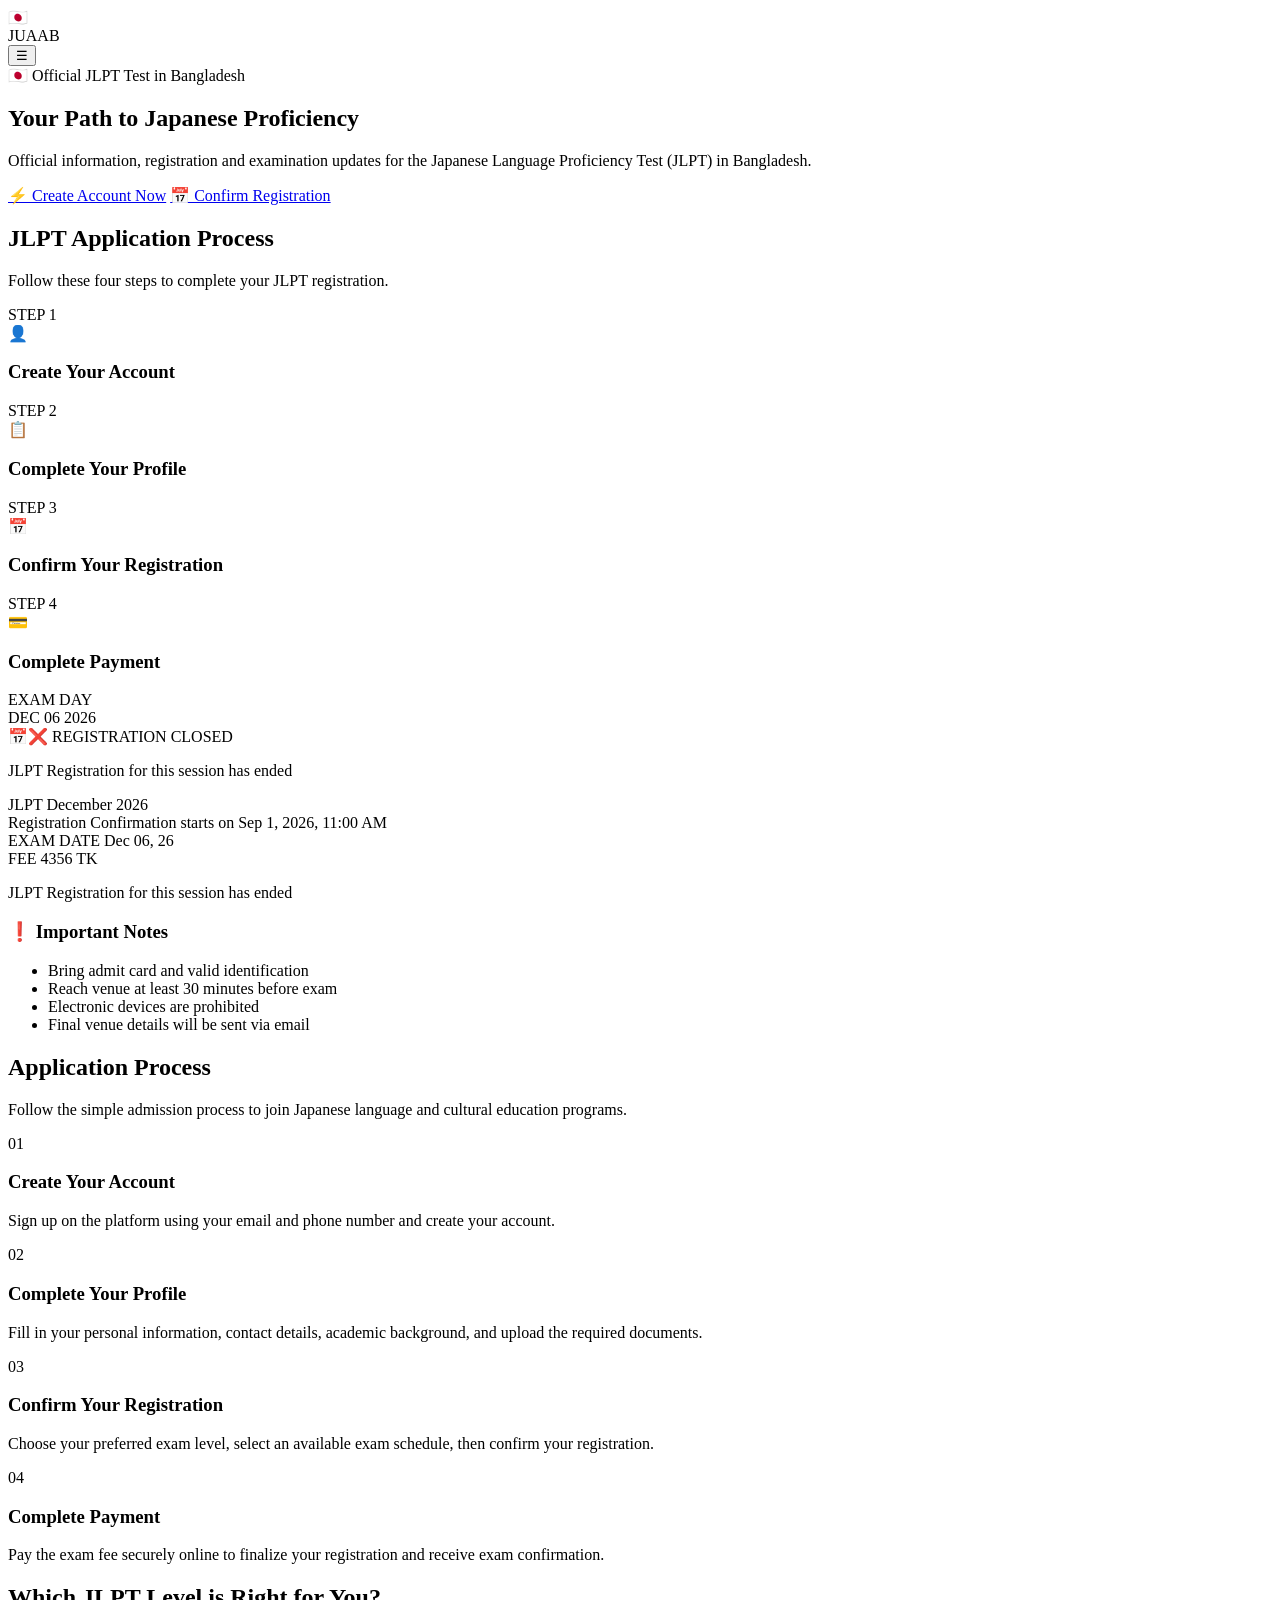
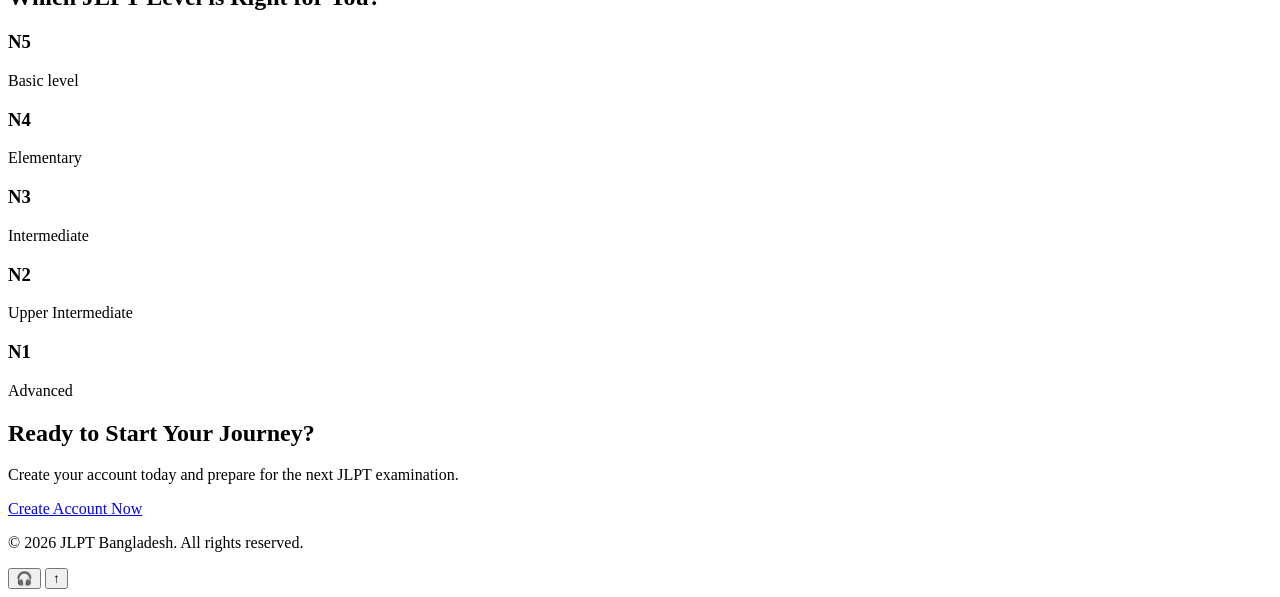
==== index.html @ f56fc042 "Create index.html" ====
<!DOCTYPE html>
<html lang="en">
<head>
    <meta charset="UTF-8">
    <meta name="viewport" content="width=device-width, initial-scale=1.0">
    <title>JLPT Bangladesh - Japanese Language Proficiency Test</title>
    <link rel="stylesheet" href="style.css">
    <link href="https://fonts.googleapis.com/css2?family=Inter:wght@400;500;600;700;800&display=swap" rel="stylesheet">
</head>
<body>
    <!-- Header -->
    <header class="header">
        <div class="container">
            <div class="logo">
                <div class="logo-icon">🇯🇵</div>
                <span>JUAAB</span>
            </div>
            <div class="header-right">
                <button class="menu-btn" id="menuBtn">☰</button>
            </div>
        </div>
    </header>

    <!-- Hero -->
    <section class="hero">
        <div class="container">
            <div class="badge">🇯🇵 Official JLPT Test in Bangladesh</div>
            <h1>Your Path to <span>Japanese</span> Proficiency</h1>
            <p class="hero-desc">
                Official information, registration and examination updates for the Japanese Language Proficiency Test (JLPT) in Bangladesh.
            </p>
            <div class="hero-buttons">
                <a href="#" class="btn btn-light">⚡ Create Account Now</a>
                <a href="#" class="btn btn-primary">📅 Confirm Registration</a>
            </div>
        </div>
    </section>

    <!-- Application Process -->
    <section class="process">
        <div class="container">
            <h2>JLPT Application Process</h2>
            <p class="section-desc">Follow these four steps to complete your JLPT registration.</p>
            
            <div class="steps-grid">
                <div class="step-card">
                    <span class="step-num">STEP 1</span>
                    <div class="step-icon">👤</div>
                    <h3>Create Your Account</h3>
                </div>
                <div class="step-card">
                    <span class="step-num">STEP 2</span>
                    <div class="step-icon">📋</div>
                    <h3>Complete Your Profile</h3>
                </div>
                <div class="step-card">
                    <span class="step-num">STEP 3</span>
                    <div class="step-icon">📅</div>
                    <h3>Confirm Your Registration</h3>
                </div>
                <div class="step-card">
                    <span class="step-num">STEP 4</span>
                    <div class="step-icon">💳</div>
                    <h3>Complete Payment</h3>
                </div>
            </div>
        </div>
    </section>

    <!-- Exam Day Card -->
    <section class="exam-section">
        <div class="container">
            <div class="exam-card">
                <div class="exam-day-label">EXAM DAY</div>
                <div class="exam-date">
                    <span class="month">DEC</span>
                    <span class="day">06</span>
                    <span class="year">2026</span>
                </div>
                
                <div class="status-box closed">
                    <span class="status-icon">📅❌</span>
                    <span class="status-text">REGISTRATION CLOSED</span>
                    <p>JLPT Registration for this session has ended</p>
                </div>
            </div>
        </div>
    </section>

    <!-- Exam Details -->
    <section class="details">
        <div class="container">
            <div class="details-card">
                <div class="details-header">JLPT December 2026</div>
                <div class="details-body">
                    <div class="info-row">
                        <span class="label">Registration Confirmation starts on</span>
                        <span class="value green">Sep 1, 2026, 11:00 AM</span>
                    </div>
                    <div class="info-row">
                        <span class="label">EXAM DATE</span>
                        <span class="value">Dec 06, 26</span>
                    </div>
                    <div class="info-row">
                        <span class="label">FEE</span>
                        <span class="value">4356 TK</span>
                    </div>
                    
                    <div class="status-box closed small">
                        <p>JLPT Registration for this session has ended</p>
                    </div>
                </div>
            </div>

            <!-- Important Notes -->
            <div class="notes-card">
                <h3>❗ Important Notes</h3>
                <ul>
                    <li>Bring admit card and valid identification</li>
                    <li>Reach venue at least 30 minutes before exam</li>
                    <li>Electronic devices are prohibited</li>
                    <li>Final venue details will be sent via email</li>
                </ul>
            </div>
        </div>
    </section>

    <!-- Application Steps Detailed -->
    <section class="app-process">
        <div class="container">
            <h2>Application Process</h2>
            <p class="section-desc">Follow the simple admission process to join Japanese language and cultural education programs.</p>

            <div class="process-list">
                <div class="process-item">
                    <div class="num">01</div>
                    <div class="content">
                        <h3>Create Your Account</h3>
                        <p>Sign up on the platform using your email and phone number and create your account.</p>
                    </div>
                </div>
                <div class="process-item">
                    <div class="num">02</div>
                    <div class="content">
                        <h3>Complete Your Profile</h3>
                        <p>Fill in your personal information, contact details, academic background, and upload the required documents.</p>
                    </div>
                </div>
                <div class="process-item">
                    <div class="num">03</div>
                    <div class="content">
                        <h3>Confirm Your Registration</h3>
                        <p>Choose your preferred exam level, select an available exam schedule, then confirm your registration.</p>
                    </div>
                </div>
                <div class="process-item">
                    <div class="num">04</div>
                    <div class="content">
                        <h3>Complete Payment</h3>
                        <p>Pay the exam fee securely online to finalize your registration and receive exam confirmation.</p>
                    </div>
                </div>
            </div>
        </div>
    </section>

    <!-- Levels -->
    <section class="levels">
        <div class="container">
            <h2>Which JLPT Level is Right for You?</h2>
            <div class="levels-grid">
                <div class="level-card">
                    <h3>N5</h3>
                    <p>Basic level</p>
                </div>
                <div class="level-card">
                    <h3>N4</h3>
                    <p>Elementary</p>
                </div>
                <div class="level-card">
                    <h3>N3</h3>
                    <p>Intermediate</p>
                </div>
                <div class="level-card">
                    <h3>N2</h3>
                    <p>Upper Intermediate</p>
                </div>
                <div class="level-card">
                    <h3>N1</h3>
                    <p>Advanced</p>
                </div>
            </div>
        </div>
    </section>

    <!-- CTA -->
    <section class="cta">
        <div class="container">
            <h2>Ready to Start Your Journey?</h2>
            <p>Create your account today and prepare for the next JLPT examination.</p>
            <a href="#" class="btn btn-primary">Create Account Now</a>
        </div>
    </section>

    <!-- Footer -->
    <footer class="footer">
        <div class="container">
            <p>© 2026 JLPT Bangladesh. All rights reserved.</p>
        </div>
    </footer>

    <!-- Floating Buttons -->
    <div class="float-btns">
        <button class="float-btn chat">🎧</button>
        <button class="float-btn top" id="scrollTop">↑</button>
    </div>

    <script src="script.js"></script>
</body>
</html>
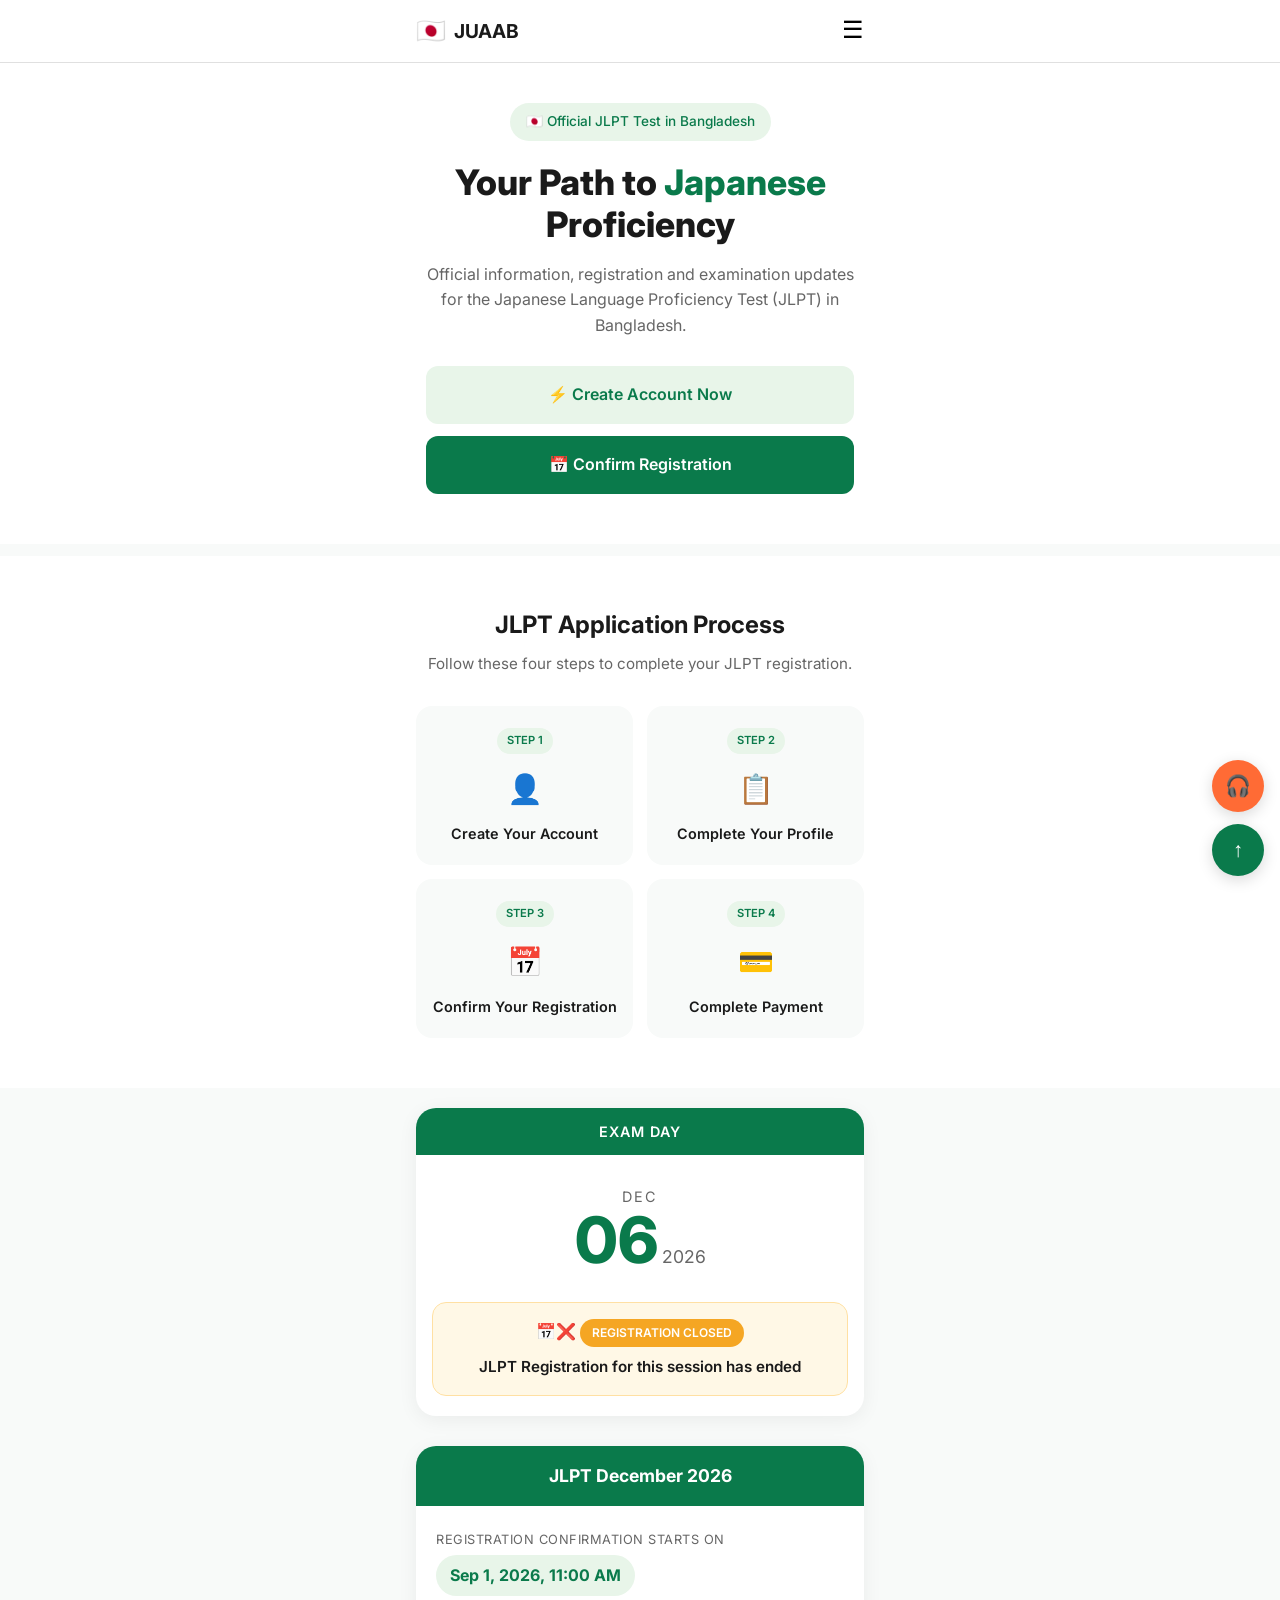
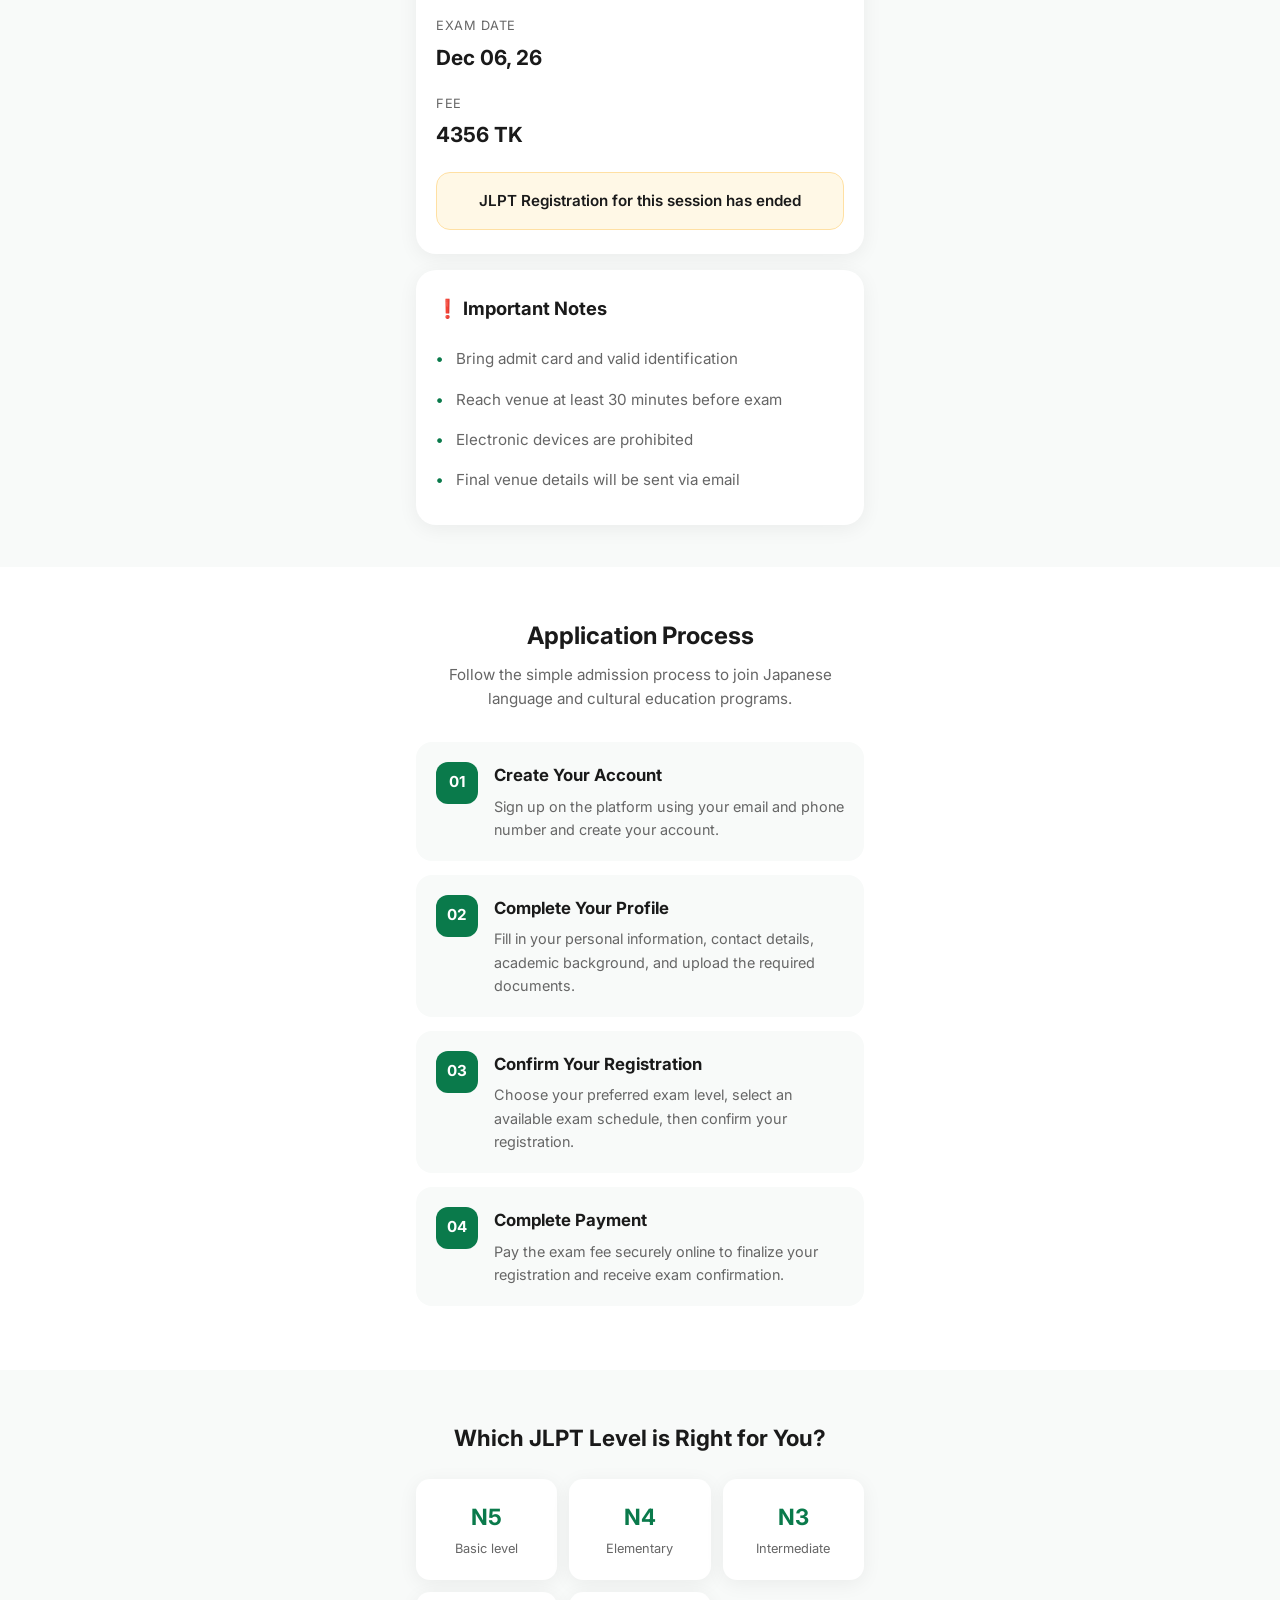
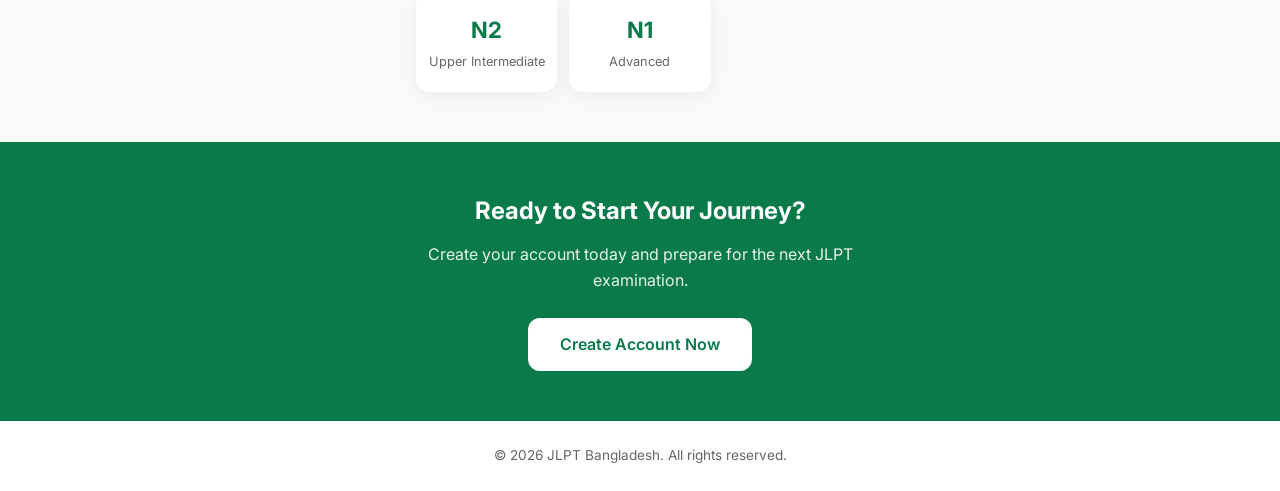
==== commit 9d3b2625: "Update index.html" ====
--- a/index.html
+++ b/index.html
@@ -30,7 +30,7 @@
                 Official information, registration and examination updates for the Japanese Language Proficiency Test (JLPT) in Bangladesh.
             </p>
             <div class="hero-buttons">
-                <a href="#" class="btn btn-light">⚡ Create Account Now</a>
+                <a href="create-account.html" class="btn btn-light">⚡ Create Account Now</a>
                 <a href="#" class="btn btn-primary">📅 Confirm Registration</a>
             </div>
         </div>
@@ -198,7 +198,7 @@
         <div class="container">
             <h2>Ready to Start Your Journey?</h2>
             <p>Create your account today and prepare for the next JLPT examination.</p>
-            <a href="#" class="btn btn-primary">Create Account Now</a>
+            <a href="create-account.html" class="btn btn-primary">Create Account Now</a>
         </div>
     </section>
 
--- a/style.css
+++ b/style.css
@@ -0,0 +1,503 @@
+* {
+    margin: 0;
+    padding: 0;
+    box-sizing: border-box;
+}
+
+:root {
+    --green: #0a7a4b;
+    --green-dark: #065f3a;
+    --green-light: #e8f5e9;
+    --text: #1a1a1a;
+    --text-muted: #666;
+    --bg: #f8faf9;
+    --white: #ffffff;
+    --border: #e0e0e0;
+    --shadow: 0 4px 20px rgba(0,0,0,0.06);
+}
+
+body {
+    font-family: 'Inter', sans-serif;
+    background: var(--bg);
+    color: var(--text);
+    line-height: 1.6;
+}
+
+.container {
+    max-width: 480px;
+    margin: 0 auto;
+    padding: 0 16px;
+}
+
+/* Header */
+.header {
+    background: var(--white);
+    position: sticky;
+    top: 0;
+    z-index: 100;
+    border-bottom: 1px solid var(--border);
+    padding: 12px 0;
+}
+
+.header .container {
+    display: flex;
+    justify-content: space-between;
+    align-items: center;
+}
+
+.logo {
+    display: flex;
+    align-items: center;
+    gap: 8px;
+    font-weight: 700;
+    font-size: 1.2rem;
+}
+
+.logo-icon {
+    font-size: 1.5rem;
+}
+
+.menu-btn {
+    background: none;
+    border: none;
+    font-size: 1.5rem;
+    cursor: pointer;
+}
+
+/* Hero */
+.hero {
+    background: var(--white);
+    padding: 40px 0 50px;
+    text-align: center;
+}
+
+.badge {
+    display: inline-block;
+    background: var(--green-light);
+    color: var(--green);
+    padding: 8px 16px;
+    border-radius: 50px;
+    font-size: 0.85rem;
+    font-weight: 500;
+    margin-bottom: 20px;
+}
+
+.hero h1 {
+    font-size: 2.2rem;
+    font-weight: 800;
+    line-height: 1.2;
+    margin-bottom: 16px;
+}
+
+.hero h1 span {
+    color: var(--green);
+}
+
+.hero-desc {
+    color: var(--text-muted);
+    font-size: 1rem;
+    margin-bottom: 28px;
+    padding: 0 10px;
+}
+
+.hero-buttons {
+    display: flex;
+    flex-direction: column;
+    gap: 12px;
+    padding: 0 10px;
+}
+
+.btn {
+    display: block;
+    padding: 16px;
+    border-radius: 12px;
+    text-decoration: none;
+    font-weight: 600;
+    font-size: 1rem;
+    text-align: center;
+    transition: 0.3s;
+}
+
+.btn-light {
+    background: var(--green-light);
+    color: var(--green);
+}
+
+.btn-primary {
+    background: var(--green);
+    color: white;
+}
+
+.btn-primary:hover {
+    background: var(--green-dark);
+}
+
+/* Process */
+.process {
+    padding: 50px 0;
+    background: var(--white);
+    margin-top: 12px;
+}
+
+.process h2 {
+    text-align: center;
+    font-size: 1.5rem;
+    margin-bottom: 8px;
+}
+
+.section-desc {
+    text-align: center;
+    color: var(--text-muted);
+    margin-bottom: 30px;
+    font-size: 0.95rem;
+}
+
+.steps-grid {
+    display: grid;
+    grid-template-columns: 1fr 1fr;
+    gap: 14px;
+}
+
+.step-card {
+    background: var(--bg);
+    border-radius: 16px;
+    padding: 20px 14px;
+    text-align: center;
+}
+
+.step-num {
+    display: inline-block;
+    background: var(--green-light);
+    color: var(--green);
+    font-size: 0.7rem;
+    font-weight: 600;
+    padding: 4px 10px;
+    border-radius: 20px;
+    margin-bottom: 12px;
+}
+
+.step-icon {
+    font-size: 1.8rem;
+    margin-bottom: 10px;
+}
+
+.step-card h3 {
+    font-size: 0.9rem;
+    font-weight: 600;
+}
+
+/* Exam Section */
+.exam-section {
+    padding: 20px 0;
+}
+
+.exam-card {
+    background: var(--white);
+    border-radius: 20px;
+    overflow: hidden;
+    box-shadow: var(--shadow);
+}
+
+.exam-day-label {
+    background: var(--green);
+    color: white;
+    text-align: center;
+    padding: 12px;
+    font-weight: 600;
+    font-size: 0.9rem;
+    letter-spacing: 1px;
+}
+
+.exam-date {
+    text-align: center;
+    padding: 30px 20px;
+}
+
+.exam-date .month {
+    display: block;
+    font-size: 0.9rem;
+    color: var(--text-muted);
+    letter-spacing: 2px;
+}
+
+.exam-date .day {
+    font-size: 4rem;
+    font-weight: 800;
+    color: var(--green);
+    line-height: 1;
+}
+
+.exam-date .year {
+    font-size: 1.1rem;
+    color: var(--text-muted);
+}
+
+.status-box {
+    margin: 0 16px 20px;
+    padding: 16px;
+    border-radius: 14px;
+    text-align: center;
+}
+
+.status-box.closed {
+    background: #fff8e6;
+    border: 1px solid #ffe0a3;
+}
+
+.status-text {
+    display: inline-block;
+    background: #f5a623;
+    color: white;
+    font-size: 0.75rem;
+    font-weight: 600;
+    padding: 4px 12px;
+    border-radius: 20px;
+    margin-bottom: 8px;
+}
+
+.status-box p {
+    font-size: 0.95rem;
+    font-weight: 600;
+    color: var(--text);
+}
+
+/* Details */
+.details {
+    padding: 10px 0 30px;
+}
+
+.details-card {
+    background: var(--white);
+    border-radius: 20px;
+    overflow: hidden;
+    box-shadow: var(--shadow);
+    margin-bottom: 16px;
+}
+
+.details-header {
+    background: var(--green);
+    color: white;
+    text-align: center;
+    padding: 16px;
+    font-weight: 700;
+    font-size: 1.1rem;
+}
+
+.details-body {
+    padding: 24px 20px;
+}
+
+.info-row {
+    margin-bottom: 20px;
+}
+
+.info-row .label {
+    display: block;
+    font-size: 0.8rem;
+    color: var(--text-muted);
+    margin-bottom: 4px;
+    text-transform: uppercase;
+    letter-spacing: 0.5px;
+}
+
+.info-row .value {
+    font-size: 1.3rem;
+    font-weight: 700;
+}
+
+.info-row .value.green {
+    color: var(--green);
+    font-size: 1rem;
+    background: var(--green-light);
+    padding: 8px 14px;
+    border-radius: 30px;
+    display: inline-block;
+}
+
+.status-box.small {
+    margin: 10px 0 0;
+}
+
+/* Notes */
+.notes-card {
+    background: var(--white);
+    border-radius: 20px;
+    padding: 24px 20px;
+    box-shadow: var(--shadow);
+}
+
+.notes-card h3 {
+    margin-bottom: 16px;
+    font-size: 1.15rem;
+}
+
+.notes-card ul {
+    list-style: none;
+}
+
+.notes-card li {
+    padding: 8px 0;
+    padding-left: 20px;
+    position: relative;
+    color: var(--text-muted);
+    font-size: 0.95rem;
+}
+
+.notes-card li::before {
+    content: "•";
+    position: absolute;
+    left: 0;
+    color: var(--green);
+    font-weight: bold;
+}
+
+/* App Process */
+.app-process {
+    padding: 50px 0;
+    background: var(--white);
+    margin-top: 12px;
+}
+
+.app-process h2 {
+    text-align: center;
+    font-size: 1.5rem;
+    margin-bottom: 8px;
+}
+
+.process-list {
+    margin-top: 30px;
+}
+
+.process-item {
+    display: flex;
+    gap: 16px;
+    background: var(--bg);
+    border-radius: 16px;
+    padding: 20px;
+    margin-bottom: 14px;
+}
+
+.process-item .num {
+    background: var(--green);
+    color: white;
+    width: 42px;
+    height: 42px;
+    border-radius: 12px;
+    display: flex;
+    align-items: center;
+    justify-content: center;
+    font-weight: 700;
+    font-size: 0.95rem;
+    flex-shrink: 0;
+}
+
+.process-item h3 {
+    font-size: 1.05rem;
+    margin-bottom: 6px;
+}
+
+.process-item p {
+    color: var(--text-muted);
+    font-size: 0.9rem;
+}
+
+/* Levels */
+.levels {
+    padding: 50px 0;
+}
+
+.levels h2 {
+    text-align: center;
+    font-size: 1.4rem;
+    margin-bottom: 24px;
+}
+
+.levels-grid {
+    display: grid;
+    grid-template-columns: repeat(3, 1fr);
+    gap: 12px;
+}
+
+.level-card {
+    background: var(--white);
+    border-radius: 14px;
+    padding: 20px 10px;
+    text-align: center;
+    box-shadow: var(--shadow);
+}
+
+.level-card h3 {
+    color: var(--green);
+    font-size: 1.4rem;
+    margin-bottom: 4px;
+}
+
+.level-card p {
+    font-size: 0.8rem;
+    color: var(--text-muted);
+}
+
+/* CTA */
+.cta {
+    background: var(--green);
+    color: white;
+    padding: 50px 0;
+    text-align: center;
+}
+
+.cta h2 {
+    font-size: 1.5rem;
+    margin-bottom: 12px;
+}
+
+.cta p {
+    opacity: 0.9;
+    margin-bottom: 24px;
+}
+
+.cta .btn-primary {
+    background: white;
+    color: var(--green);
+    display: inline-block;
+    padding: 14px 32px;
+}
+
+/* Footer */
+.footer {
+    background: var(--white);
+    padding: 24px 0;
+    text-align: center;
+    font-size: 0.85rem;
+    color: var(--text-muted);
+}
+
+/* Floating Buttons */
+.float-btns {
+    position: fixed;
+    bottom: 24px;
+    right: 16px;
+    display: flex;
+    flex-direction: column;
+    gap: 12px;
+    z-index: 99;
+}
+
+.float-btn {
+    width: 52px;
+    height: 52px;
+    border-radius: 50%;
+    border: none;
+    font-size: 1.3rem;
+    cursor: pointer;
+    box-shadow: 0 4px 15px rgba(0,0,0,0.15);
+}
+
+.float-btn.chat {
+    background: #ff6b35;
+    color: white;
+}
+
+.float-btn.top {
+    background: var(--green);
+    color: white;
+}
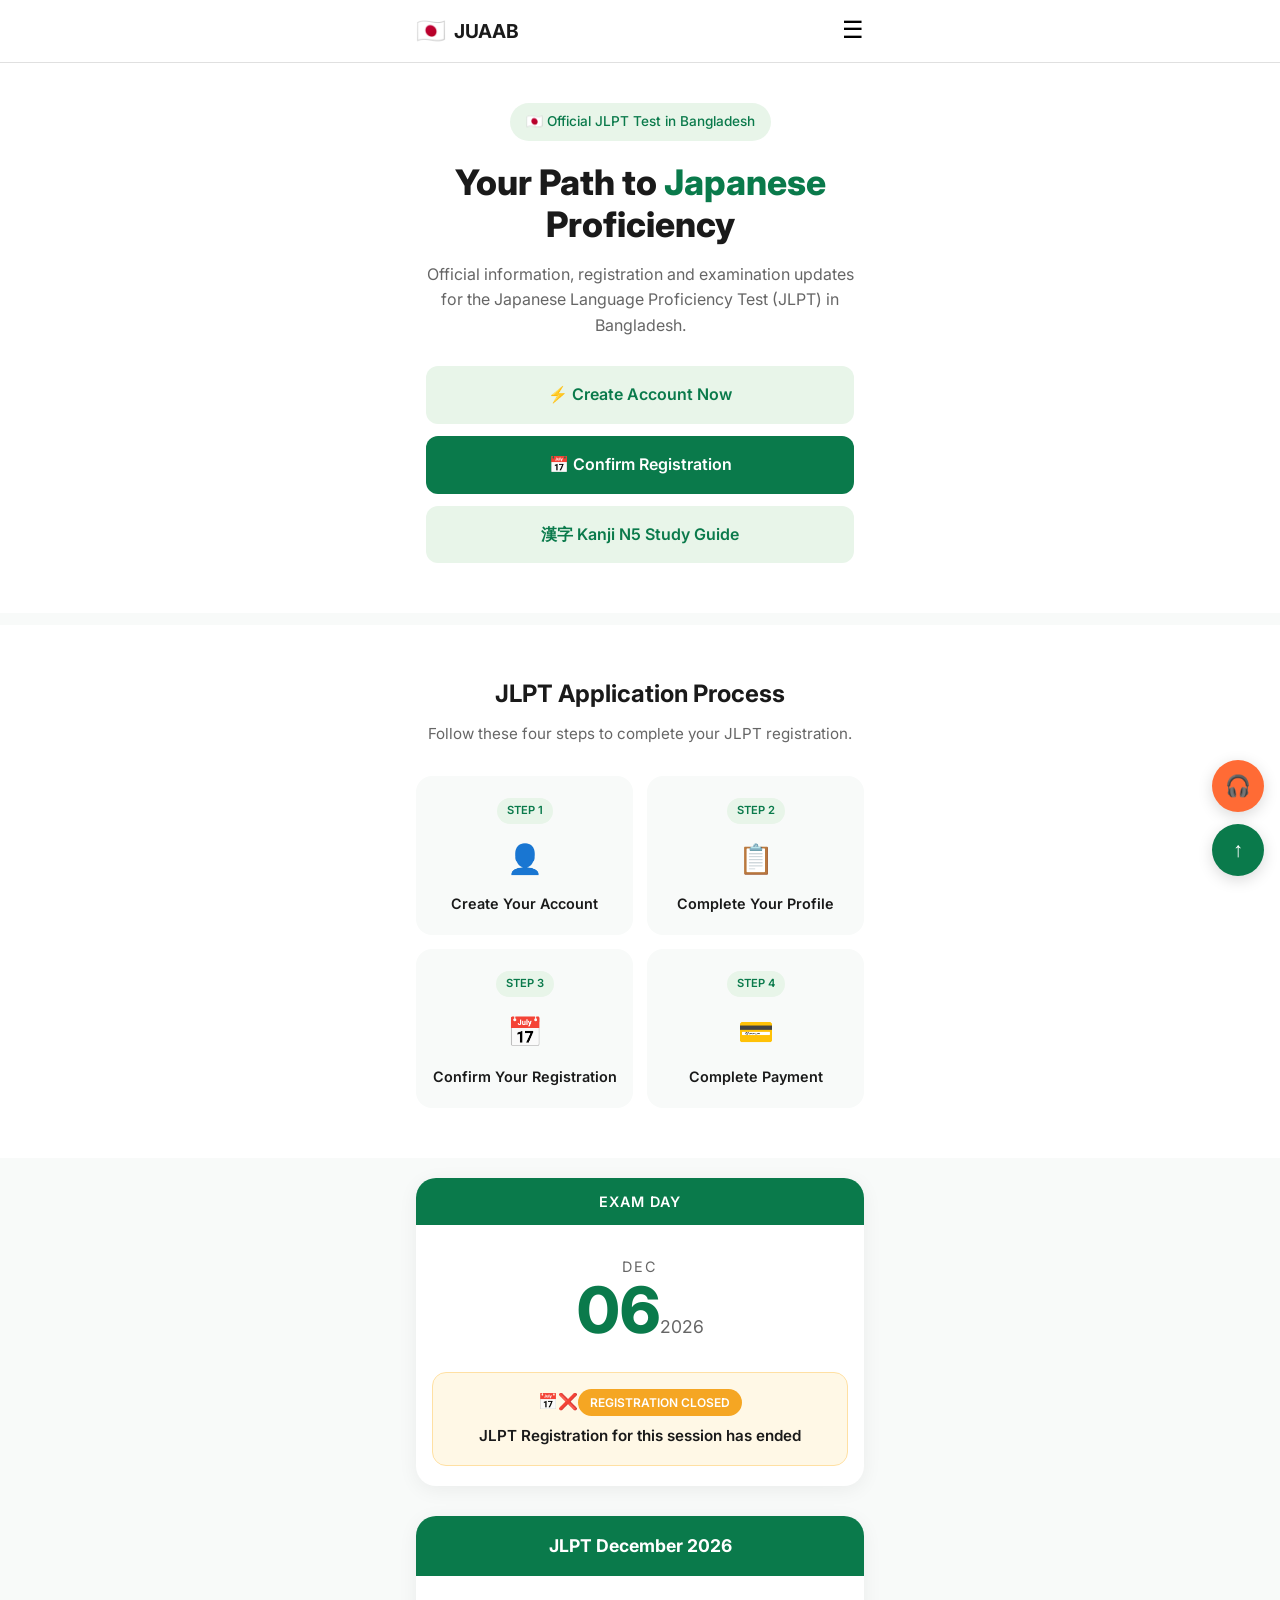
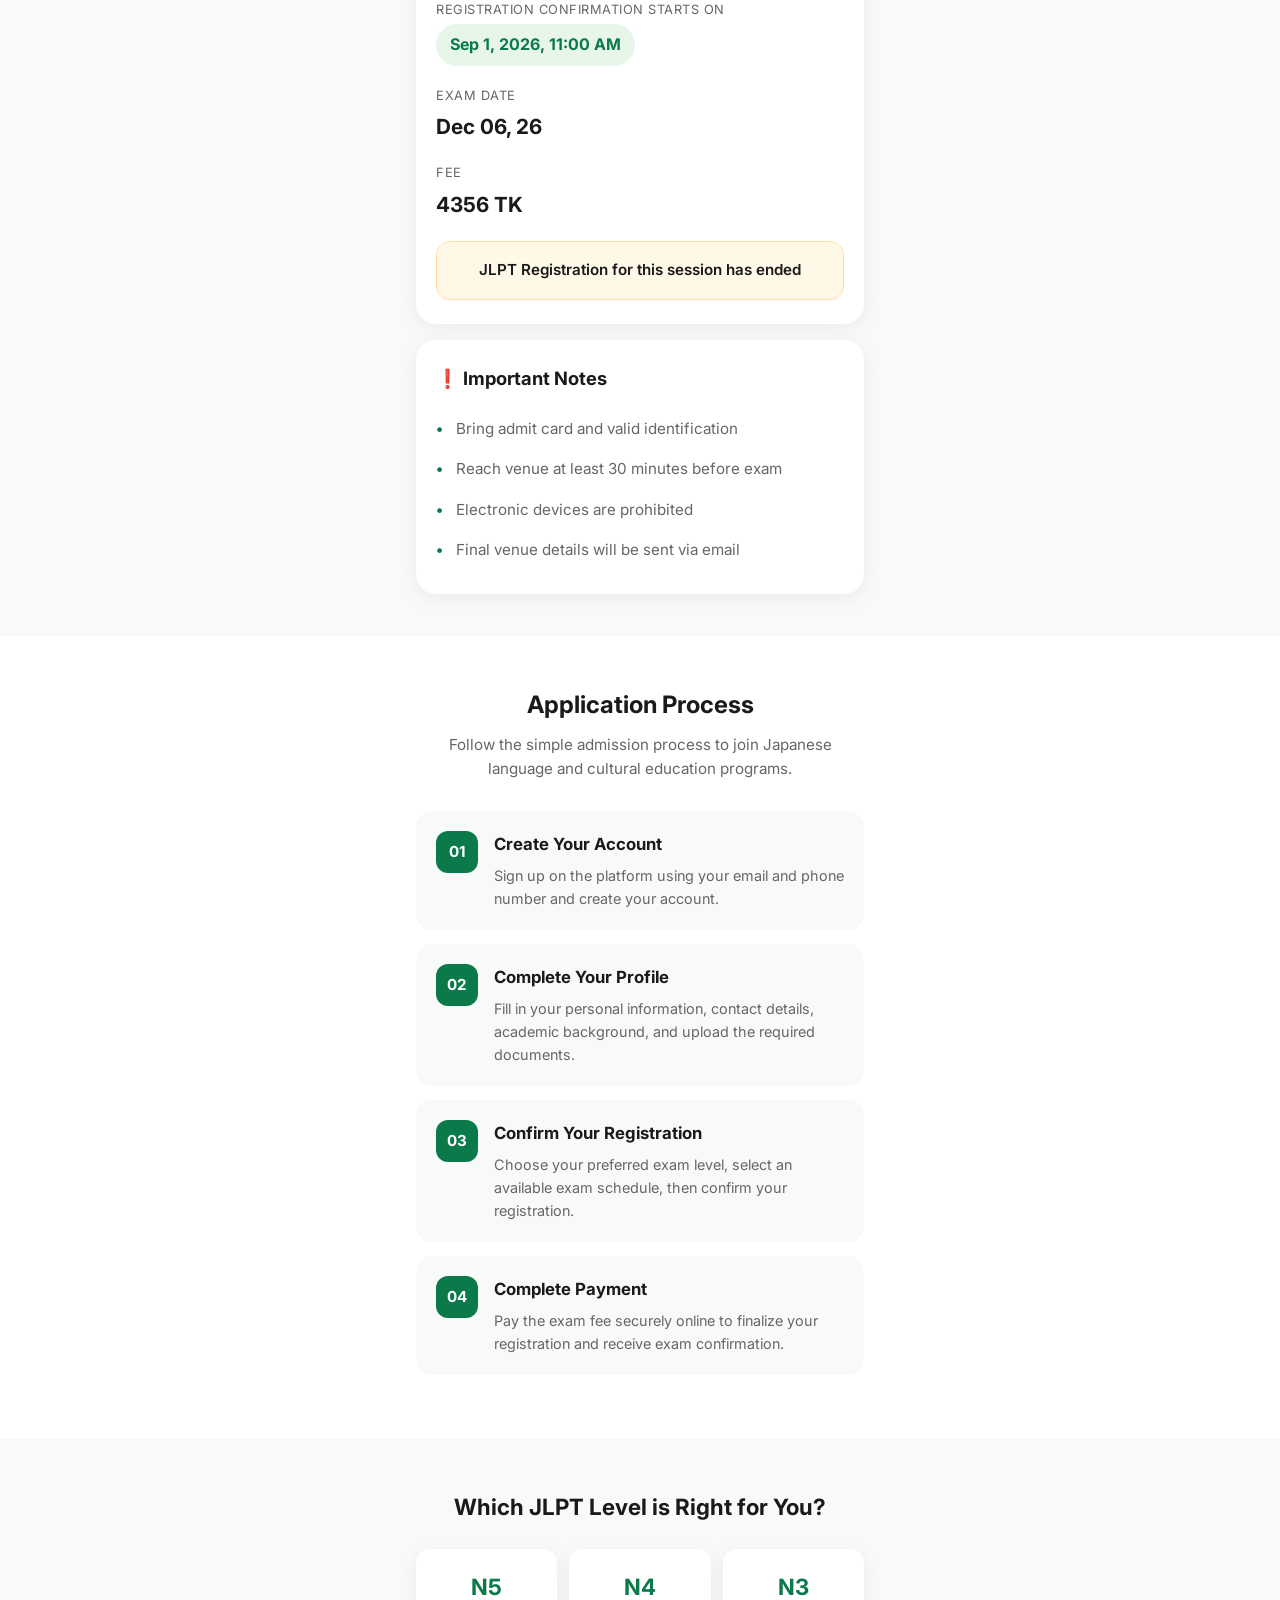
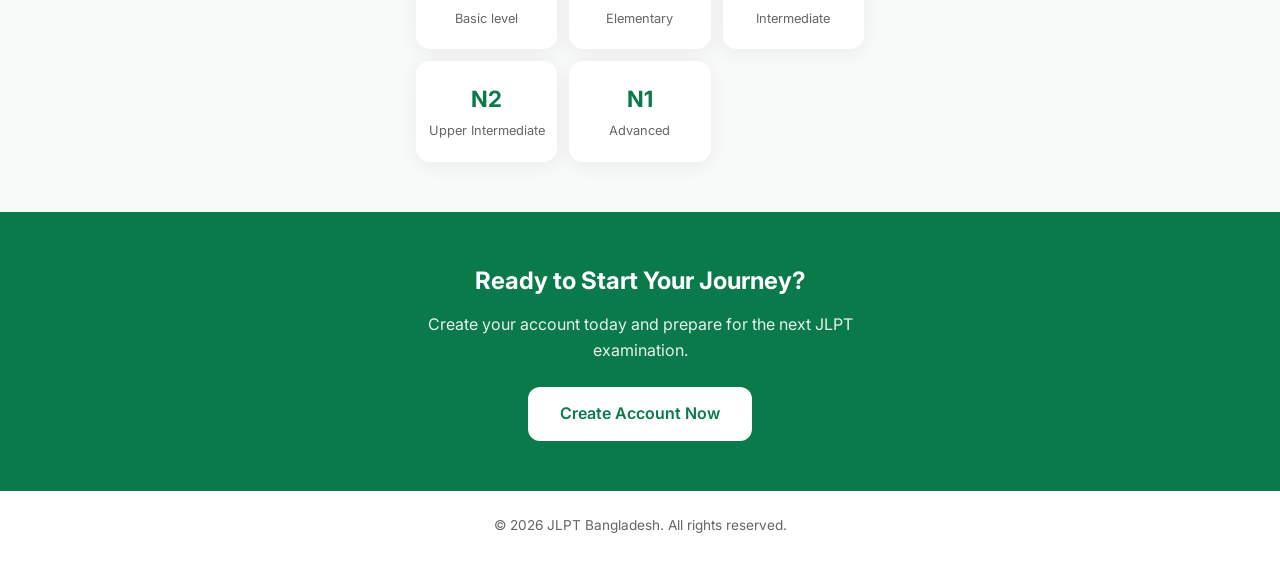
==== commit e2fb02bb: "Add files via upload" ====
--- a/index.html
+++ b/index.html
@@ -32,6 +32,7 @@
             <div class="hero-buttons">
                 <a href="create-account.html" class="btn btn-light">⚡ Create Account Now</a>
                 <a href="#" class="btn btn-primary">📅 Confirm Registration</a>
+                <a href="kanji-n5.html" class="btn btn-light">漢字 Kanji N5 Study Guide</a>
             </div>
         </div>
     </section>
@@ -41,28 +42,11 @@
         <div class="container">
             <h2>JLPT Application Process</h2>
             <p class="section-desc">Follow these four steps to complete your JLPT registration.</p>
-            
             <div class="steps-grid">
-                <div class="step-card">
-                    <span class="step-num">STEP 1</span>
-                    <div class="step-icon">👤</div>
-                    <h3>Create Your Account</h3>
-                </div>
-                <div class="step-card">
-                    <span class="step-num">STEP 2</span>
-                    <div class="step-icon">📋</div>
-                    <h3>Complete Your Profile</h3>
-                </div>
-                <div class="step-card">
-                    <span class="step-num">STEP 3</span>
-                    <div class="step-icon">📅</div>
-                    <h3>Confirm Your Registration</h3>
-                </div>
-                <div class="step-card">
-                    <span class="step-num">STEP 4</span>
-                    <div class="step-icon">💳</div>
-                    <h3>Complete Payment</h3>
-                </div>
+                <div class="step-card"><span class="step-num">STEP 1</span><div class="step-icon">👤</div><h3>Create Your Account</h3></div>
+                <div class="step-card"><span class="step-num">STEP 2</span><div class="step-icon">📋</div><h3>Complete Your Profile</h3></div>
+                <div class="step-card"><span class="step-num">STEP 3</span><div class="step-icon">📅</div><h3>Confirm Your Registration</h3></div>
+                <div class="step-card"><span class="step-num">STEP 4</span><div class="step-icon">💳</div><h3>Complete Payment</h3></div>
             </div>
         </div>
     </section>
@@ -72,17 +56,8 @@
         <div class="container">
             <div class="exam-card">
                 <div class="exam-day-label">EXAM DAY</div>
-                <div class="exam-date">
-                    <span class="month">DEC</span>
-                    <span class="day">06</span>
-                    <span class="year">2026</span>
-                </div>
-                
-                <div class="status-box closed">
-                    <span class="status-icon">📅❌</span>
-                    <span class="status-text">REGISTRATION CLOSED</span>
-                    <p>JLPT Registration for this session has ended</p>
-                </div>
+                <div class="exam-date"><span class="month">DEC</span><span class="day">06</span><span class="year">2026</span></div>
+                <div class="status-box closed"><span class="status-icon">📅❌</span><span class="status-text">REGISTRATION CLOSED</span><p>JLPT Registration for this session has ended</p></div>
             </div>
         </div>
     </section>
@@ -93,35 +68,13 @@
             <div class="details-card">
                 <div class="details-header">JLPT December 2026</div>
                 <div class="details-body">
-                    <div class="info-row">
-                        <span class="label">Registration Confirmation starts on</span>
-                        <span class="value green">Sep 1, 2026, 11:00 AM</span>
-                    </div>
-                    <div class="info-row">
-                        <span class="label">EXAM DATE</span>
-                        <span class="value">Dec 06, 26</span>
-                    </div>
-                    <div class="info-row">
-                        <span class="label">FEE</span>
-                        <span class="value">4356 TK</span>
-                    </div>
-                    
-                    <div class="status-box closed small">
-                        <p>JLPT Registration for this session has ended</p>
-                    </div>
+                    <div class="info-row"><span class="label">Registration Confirmation starts on</span><span class="value green">Sep 1, 2026, 11:00 AM</span></div>
+                    <div class="info-row"><span class="label">EXAM DATE</span><span class="value">Dec 06, 26</span></div>
+                    <div class="info-row"><span class="label">FEE</span><span class="value">4356 TK</span></div>
+                    <div class="status-box closed small"><p>JLPT Registration for this session has ended</p></div>
                 </div>
             </div>
-
-            <!-- Important Notes -->
-            <div class="notes-card">
-                <h3>❗ Important Notes</h3>
-                <ul>
-                    <li>Bring admit card and valid identification</li>
-                    <li>Reach venue at least 30 minutes before exam</li>
-                    <li>Electronic devices are prohibited</li>
-                    <li>Final venue details will be sent via email</li>
-                </ul>
-            </div>
+            <div class="notes-card"><h3>❗ Important Notes</h3><ul><li>Bring admit card and valid identification</li><li>Reach venue at least 30 minutes before exam</li><li>Electronic devices are prohibited</li><li>Final venue details will be sent via email</li></ul></div>
         </div>
     </section>
 
@@ -130,36 +83,11 @@
         <div class="container">
             <h2>Application Process</h2>
             <p class="section-desc">Follow the simple admission process to join Japanese language and cultural education programs.</p>
-
             <div class="process-list">
-                <div class="process-item">
-                    <div class="num">01</div>
-                    <div class="content">
-                        <h3>Create Your Account</h3>
-                        <p>Sign up on the platform using your email and phone number and create your account.</p>
-                    </div>
-                </div>
-                <div class="process-item">
-                    <div class="num">02</div>
-                    <div class="content">
-                        <h3>Complete Your Profile</h3>
-                        <p>Fill in your personal information, contact details, academic background, and upload the required documents.</p>
-                    </div>
-                </div>
-                <div class="process-item">
-                    <div class="num">03</div>
-                    <div class="content">
-                        <h3>Confirm Your Registration</h3>
-                        <p>Choose your preferred exam level, select an available exam schedule, then confirm your registration.</p>
-                    </div>
-                </div>
-                <div class="process-item">
-                    <div class="num">04</div>
-                    <div class="content">
-                        <h3>Complete Payment</h3>
-                        <p>Pay the exam fee securely online to finalize your registration and receive exam confirmation.</p>
-                    </div>
-                </div>
+                <div class="process-item"><div class="num">01</div><div class="content"><h3>Create Your Account</h3><p>Sign up on the platform using your email and phone number and create your account.</p></div></div>
+                <div class="process-item"><div class="num">02</div><div class="content"><h3>Complete Your Profile</h3><p>Fill in your personal information, contact details, academic background, and upload the required documents.</p></div></div>
+                <div class="process-item"><div class="num">03</div><div class="content"><h3>Confirm Your Registration</h3><p>Choose your preferred exam level, select an available exam schedule, then confirm your registration.</p></div></div>
+                <div class="process-item"><div class="num">04</div><div class="content"><h3>Complete Payment</h3><p>Pay the exam fee securely online to finalize your registration and receive exam confirmation.</p></div></div>
             </div>
         </div>
     </section>
@@ -169,52 +97,23 @@
         <div class="container">
             <h2>Which JLPT Level is Right for You?</h2>
             <div class="levels-grid">
-                <div class="level-card">
-                    <h3>N5</h3>
-                    <p>Basic level</p>
-                </div>
-                <div class="level-card">
-                    <h3>N4</h3>
-                    <p>Elementary</p>
-                </div>
-                <div class="level-card">
-                    <h3>N3</h3>
-                    <p>Intermediate</p>
-                </div>
-                <div class="level-card">
-                    <h3>N2</h3>
-                    <p>Upper Intermediate</p>
-                </div>
-                <div class="level-card">
-                    <h3>N1</h3>
-                    <p>Advanced</p>
-                </div>
+                <div class="level-card"><h3>N5</h3><p>Basic level</p></div>
+                <div class="level-card"><h3>N4</h3><p>Elementary</p></div>
+                <div class="level-card"><h3>N3</h3><p>Intermediate</p></div>
+                <div class="level-card"><h3>N2</h3><p>Upper Intermediate</p></div>
+                <div class="level-card"><h3>N1</h3><p>Advanced</p></div>
             </div>
         </div>
     </section>
 
     <!-- CTA -->
     <section class="cta">
-        <div class="container">
-            <h2>Ready to Start Your Journey?</h2>
-            <p>Create your account today and prepare for the next JLPT examination.</p>
-            <a href="create-account.html" class="btn btn-primary">Create Account Now</a>
-        </div>
+        <div class="container"><h2>Ready to Start Your Journey?</h2><p>Create your account today and prepare for the next JLPT examination.</p><a href="create-account.html" class="btn btn-primary">Create Account Now</a></div>
     </section>
 
     <!-- Footer -->
-    <footer class="footer">
-        <div class="container">
-            <p>© 2026 JLPT Bangladesh. All rights reserved.</p>
-        </div>
-    </footer>
-
-    <!-- Floating Buttons -->
-    <div class="float-btns">
-        <button class="float-btn chat">🎧</button>
-        <button class="float-btn top" id="scrollTop">↑</button>
-    </div>
-
+    <footer class="footer"><div class="container"><p>© 2026 JLPT Bangladesh. All rights reserved.</p></div></footer>
+    <div class="float-btns"><button class="float-btn chat">🎧</button><button class="float-btn top" id="scrollTop">↑</button></div>
     <script src="script.js"></script>
 </body>
 </html>
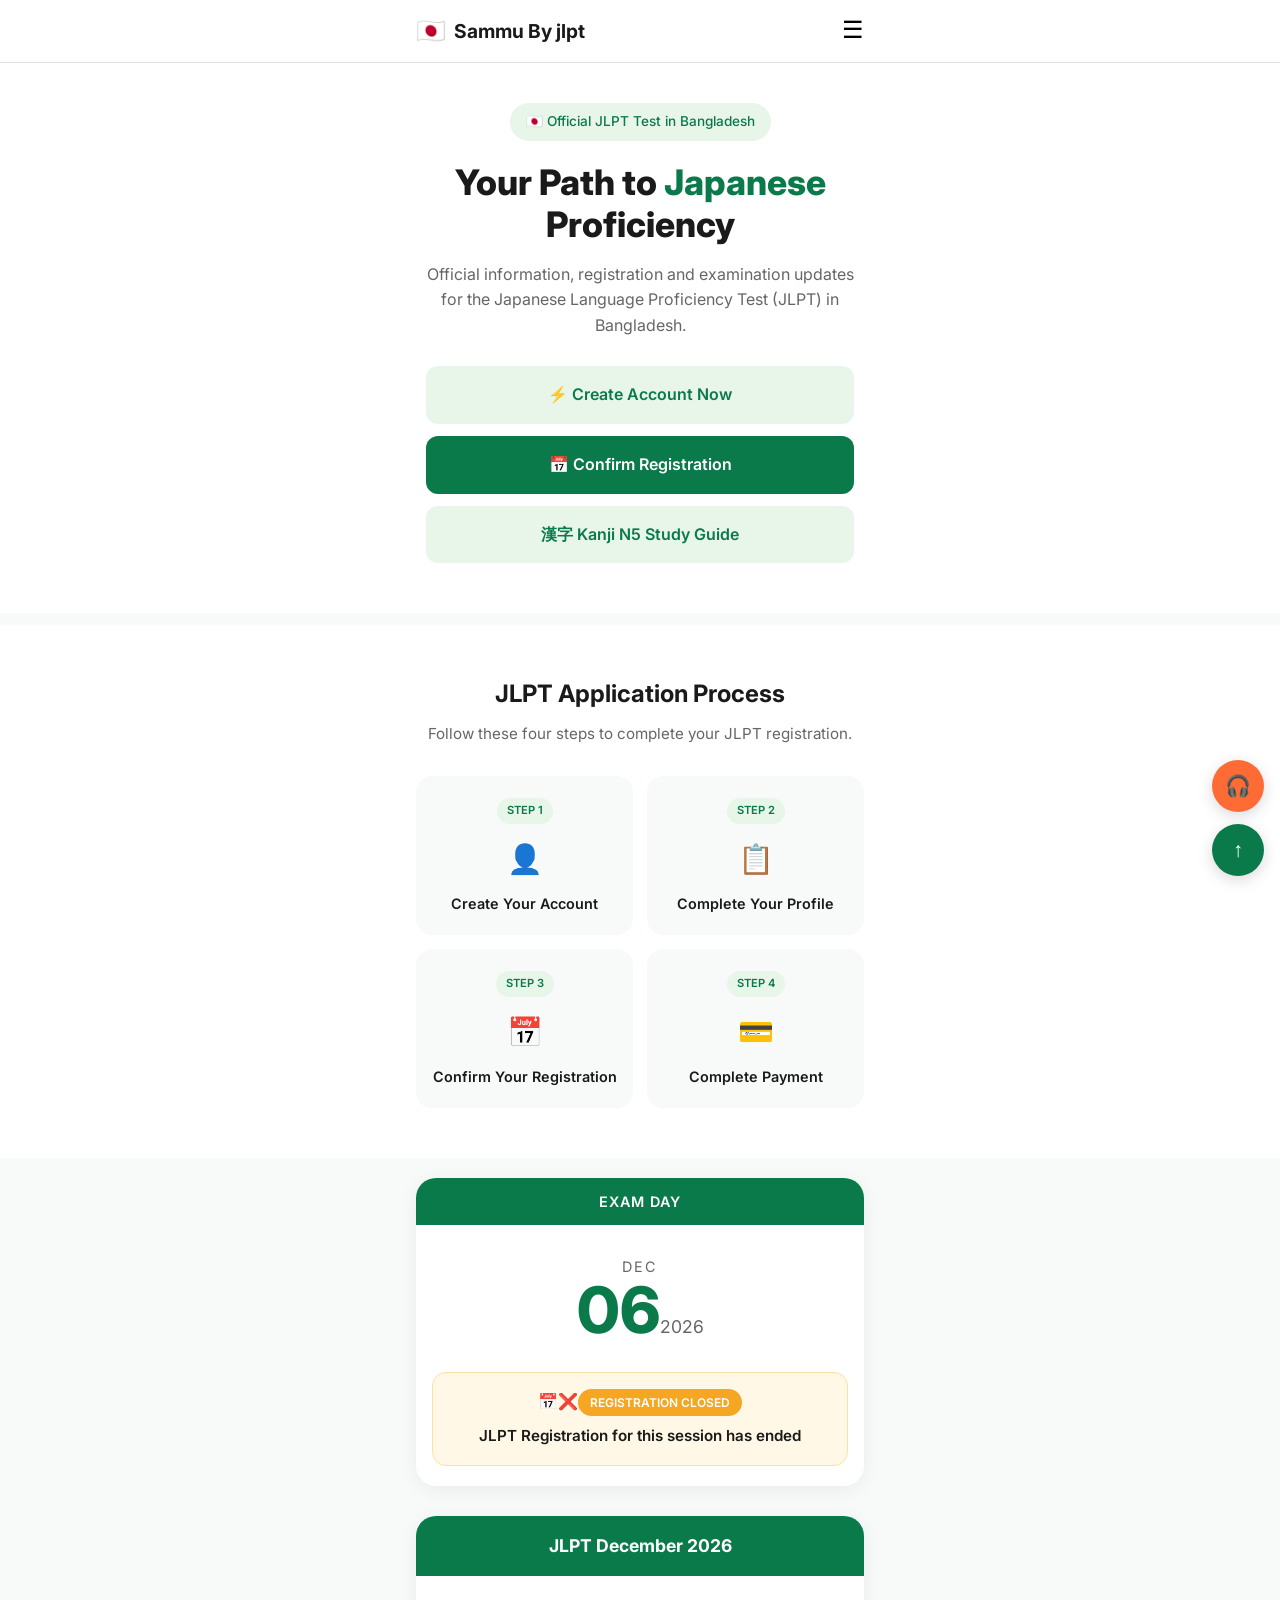
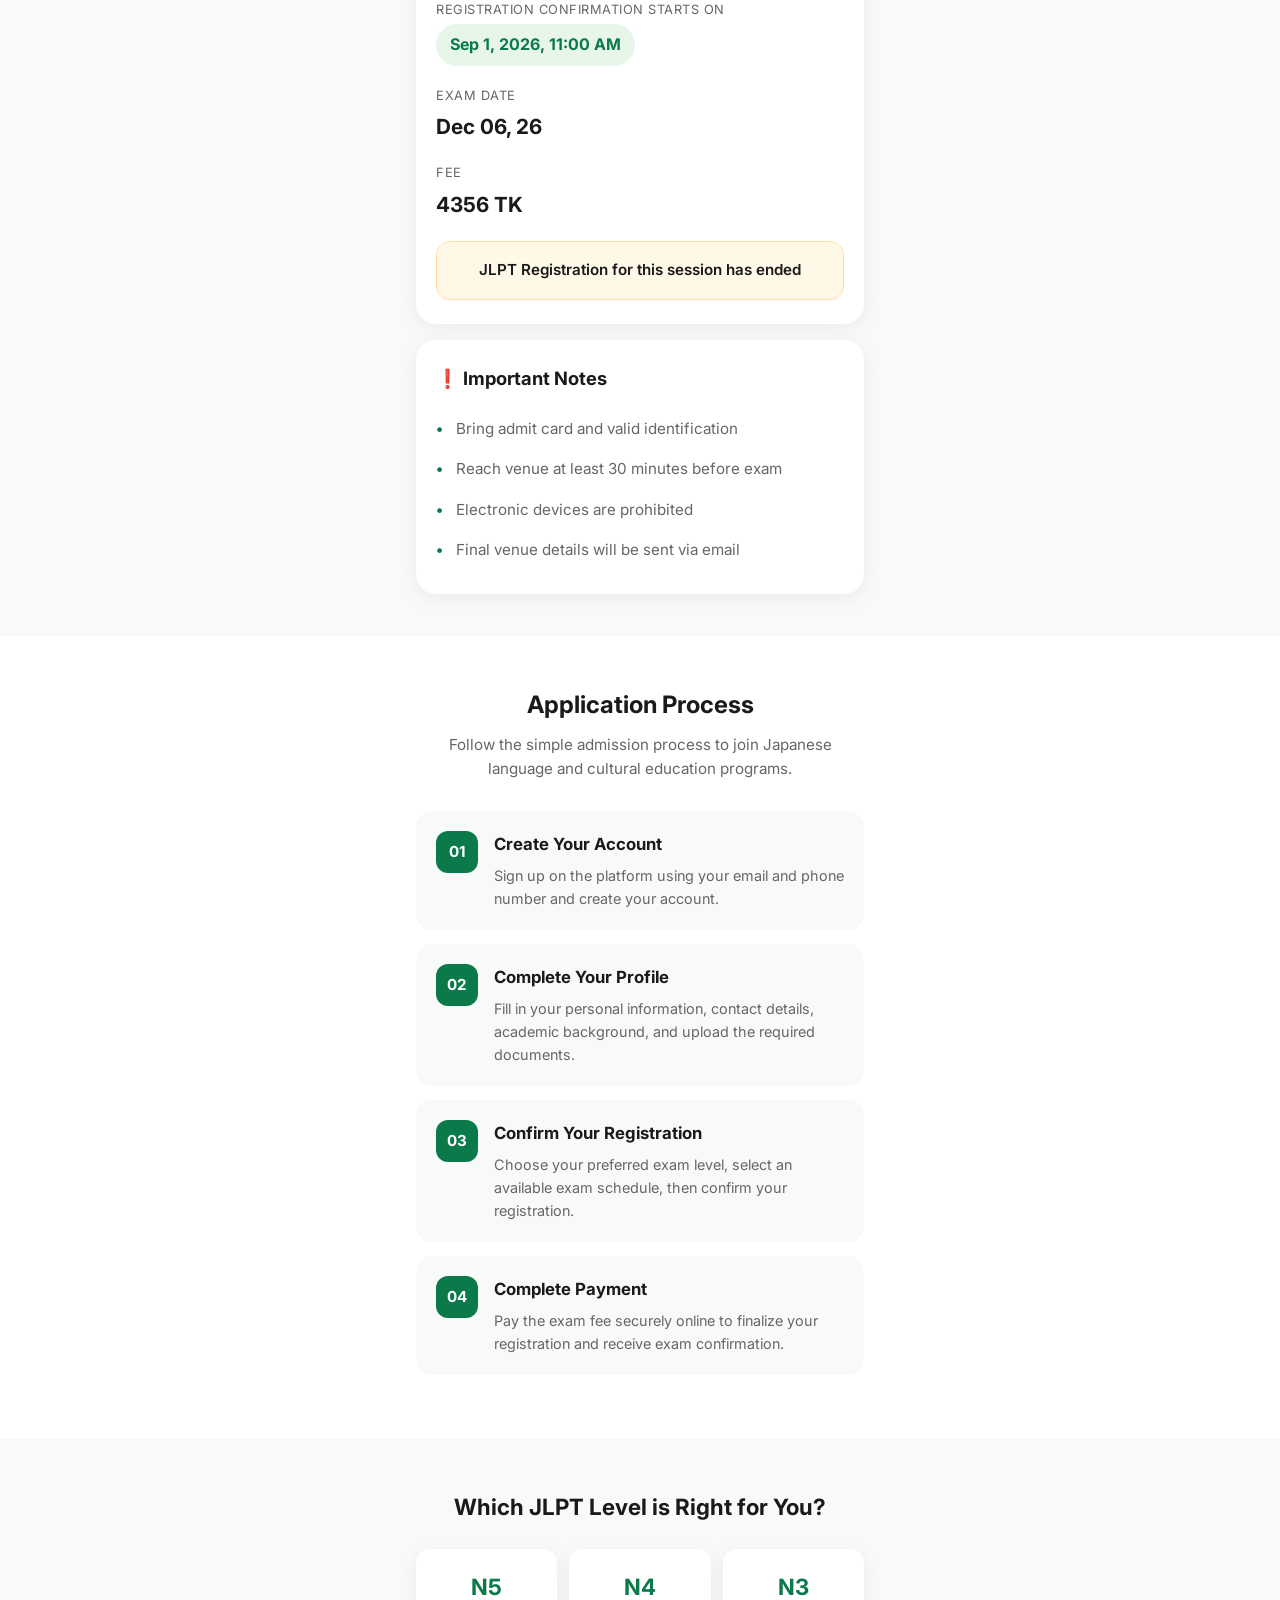
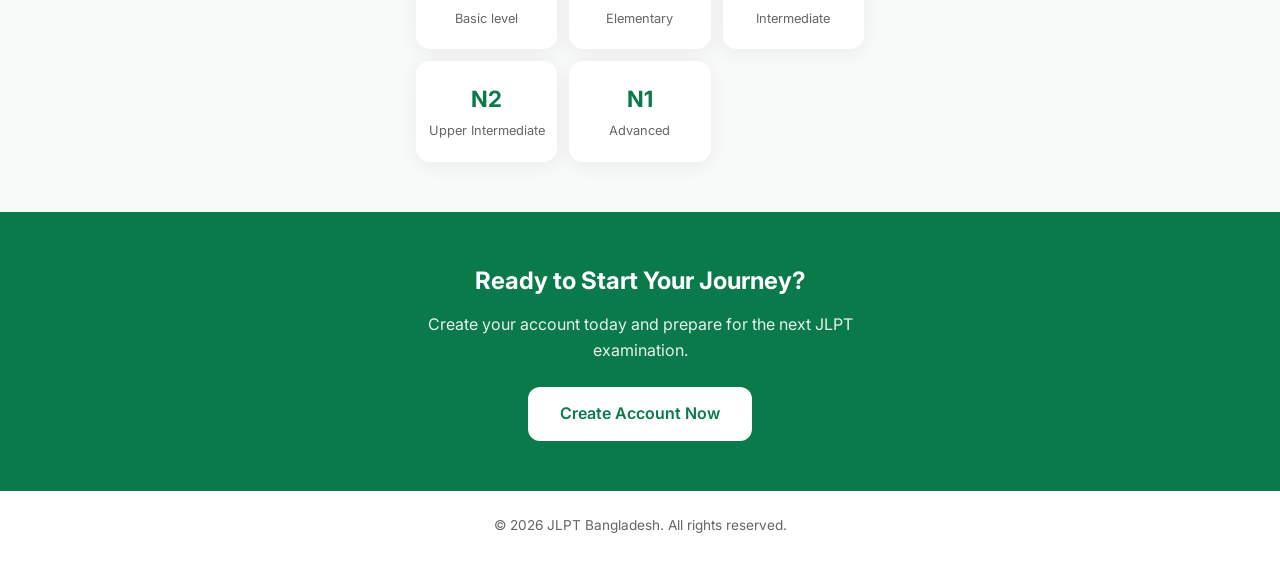
==== commit 8a2582f2: "Update index.html" ====
--- a/index.html
+++ b/index.html
@@ -13,7 +13,7 @@
         <div class="container">
             <div class="logo">
                 <div class="logo-icon">🇯🇵</div>
-                <span>JUAAB</span>
+                <span>Sammu By jlpt</span>
             </div>
             <div class="header-right">
                 <button class="menu-btn" id="menuBtn">☰</button>
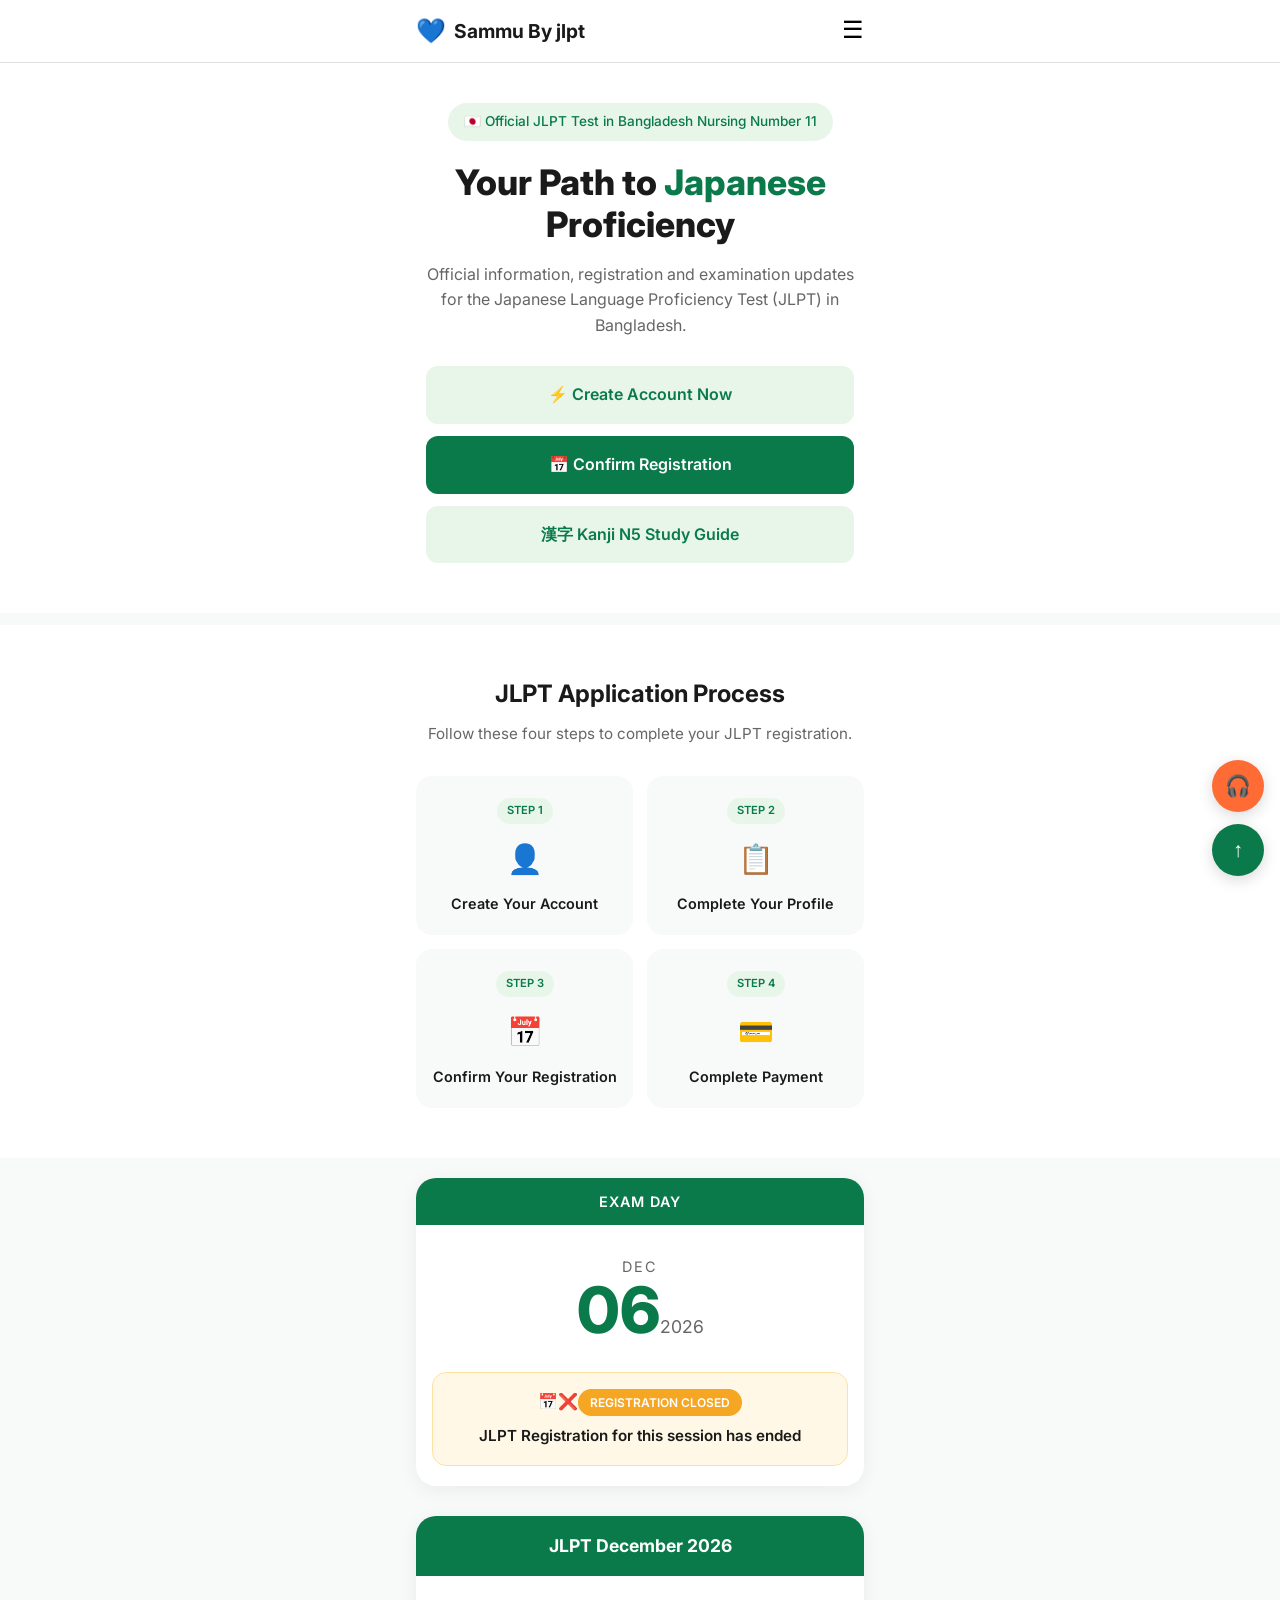
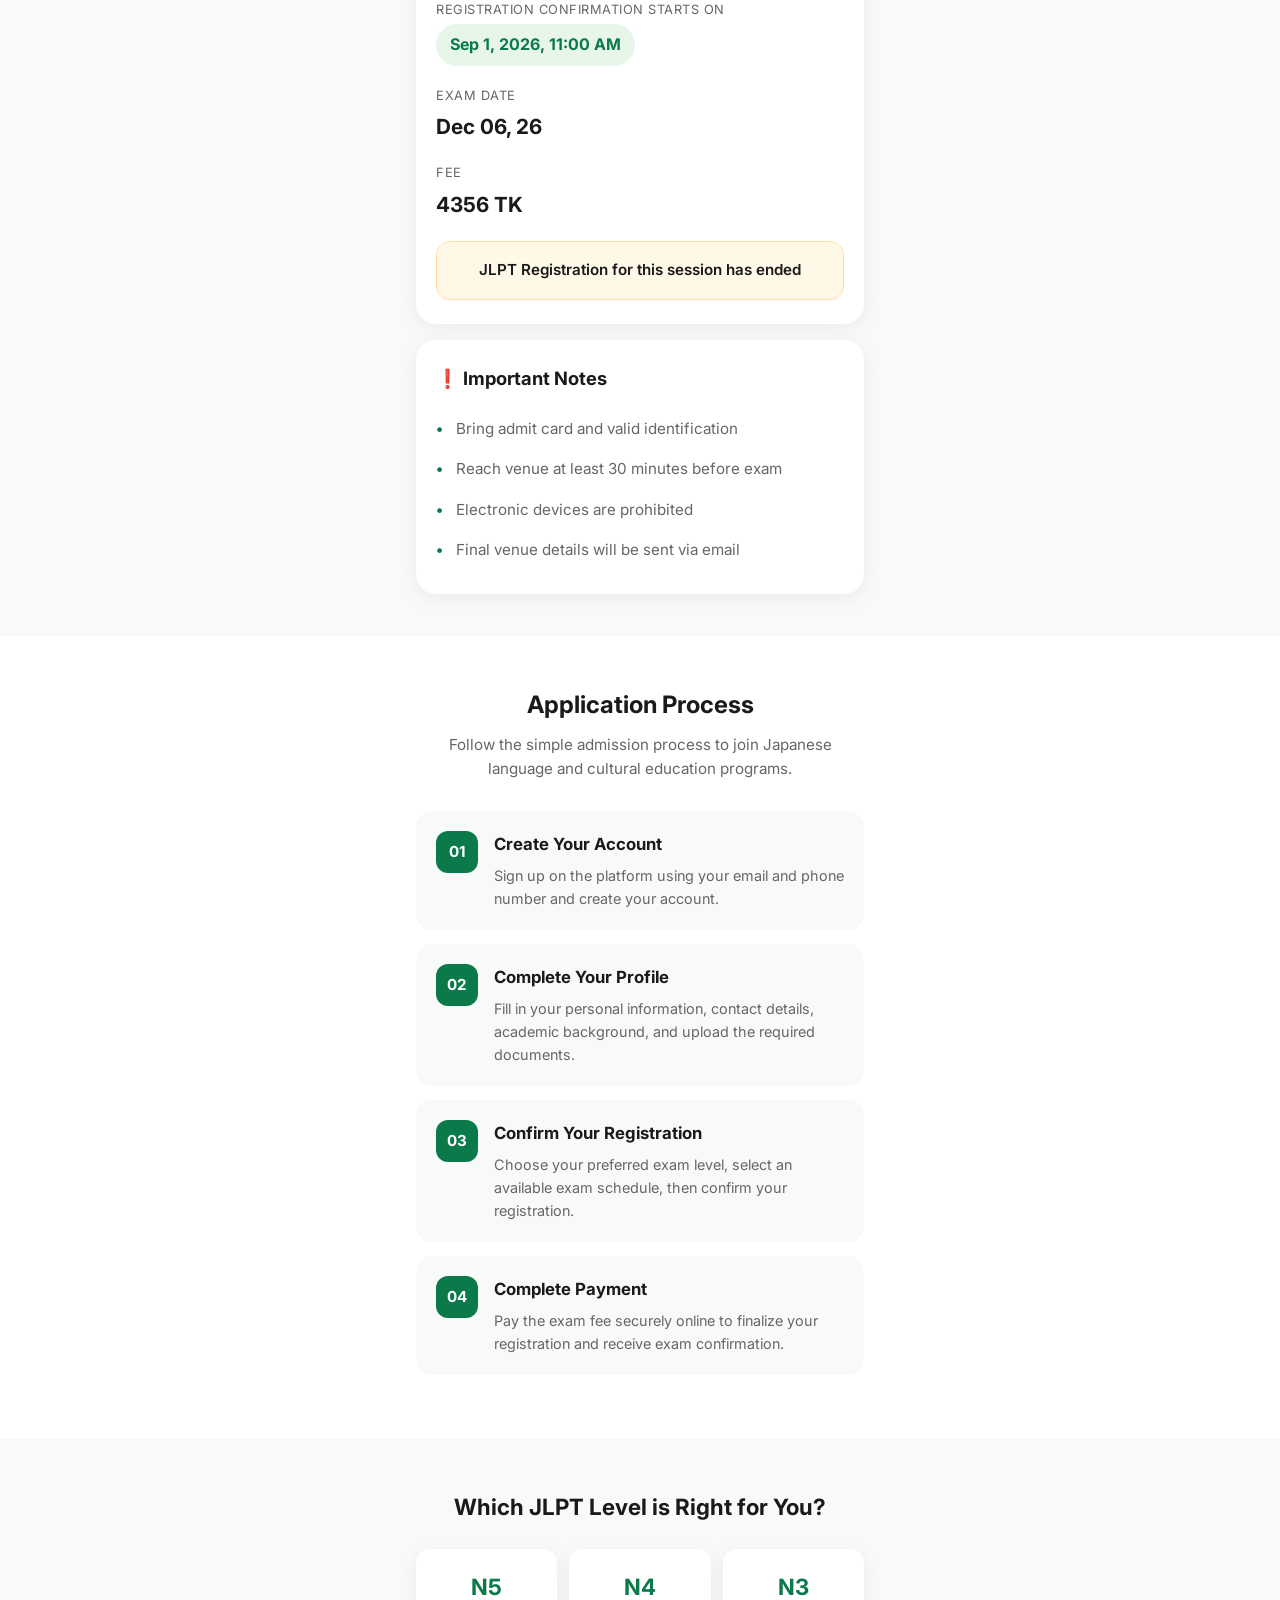
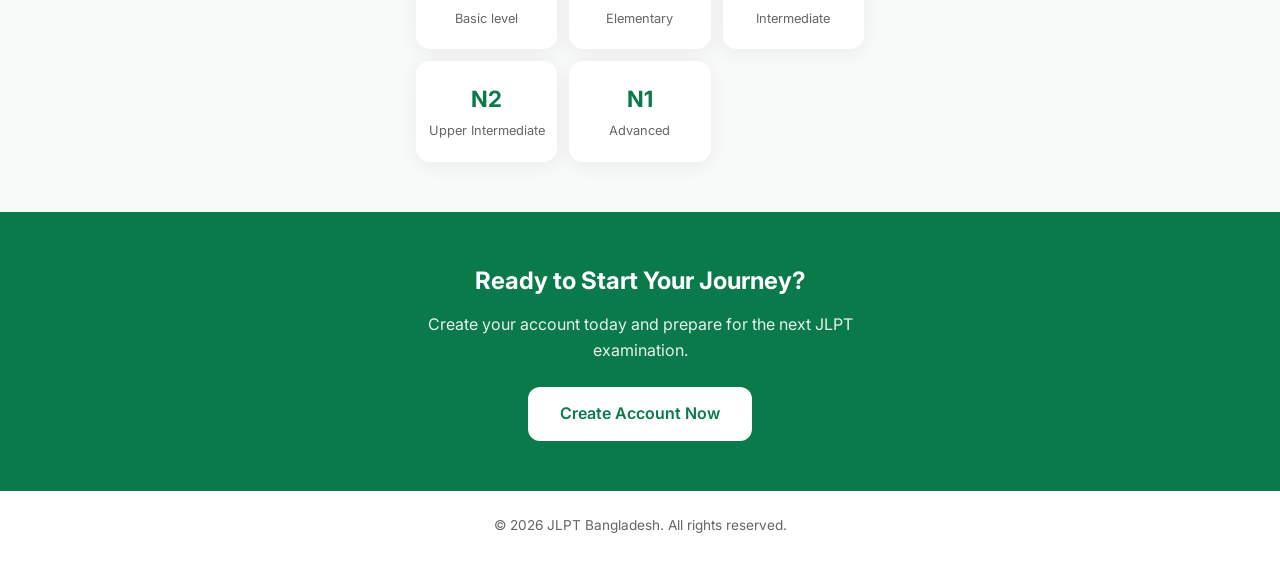
==== commit 771e4cd7: "Update index.html" ====
--- a/index.html
+++ b/index.html
@@ -12,7 +12,7 @@
     <header class="header">
         <div class="container">
             <div class="logo">
-                <div class="logo-icon">🇯🇵</div>
+                <div class="logo-icon">💙</div>
                 <span>Sammu By jlpt</span>
             </div>
             <div class="header-right">
@@ -24,7 +24,8 @@
     <!-- Hero -->
     <section class="hero">
         <div class="container">
-            <div class="badge">🇯🇵 Official JLPT Test in Bangladesh</div>
+            <div class="badge">🇯🇵 Official JLPT Test in Bangladesh
+            Nursing Number 11 </div>
             <h1>Your Path to <span>Japanese</span> Proficiency</h1>
             <p class="hero-desc">
                 Official information, registration and examination updates for the Japanese Language Proficiency Test (JLPT) in Bangladesh.
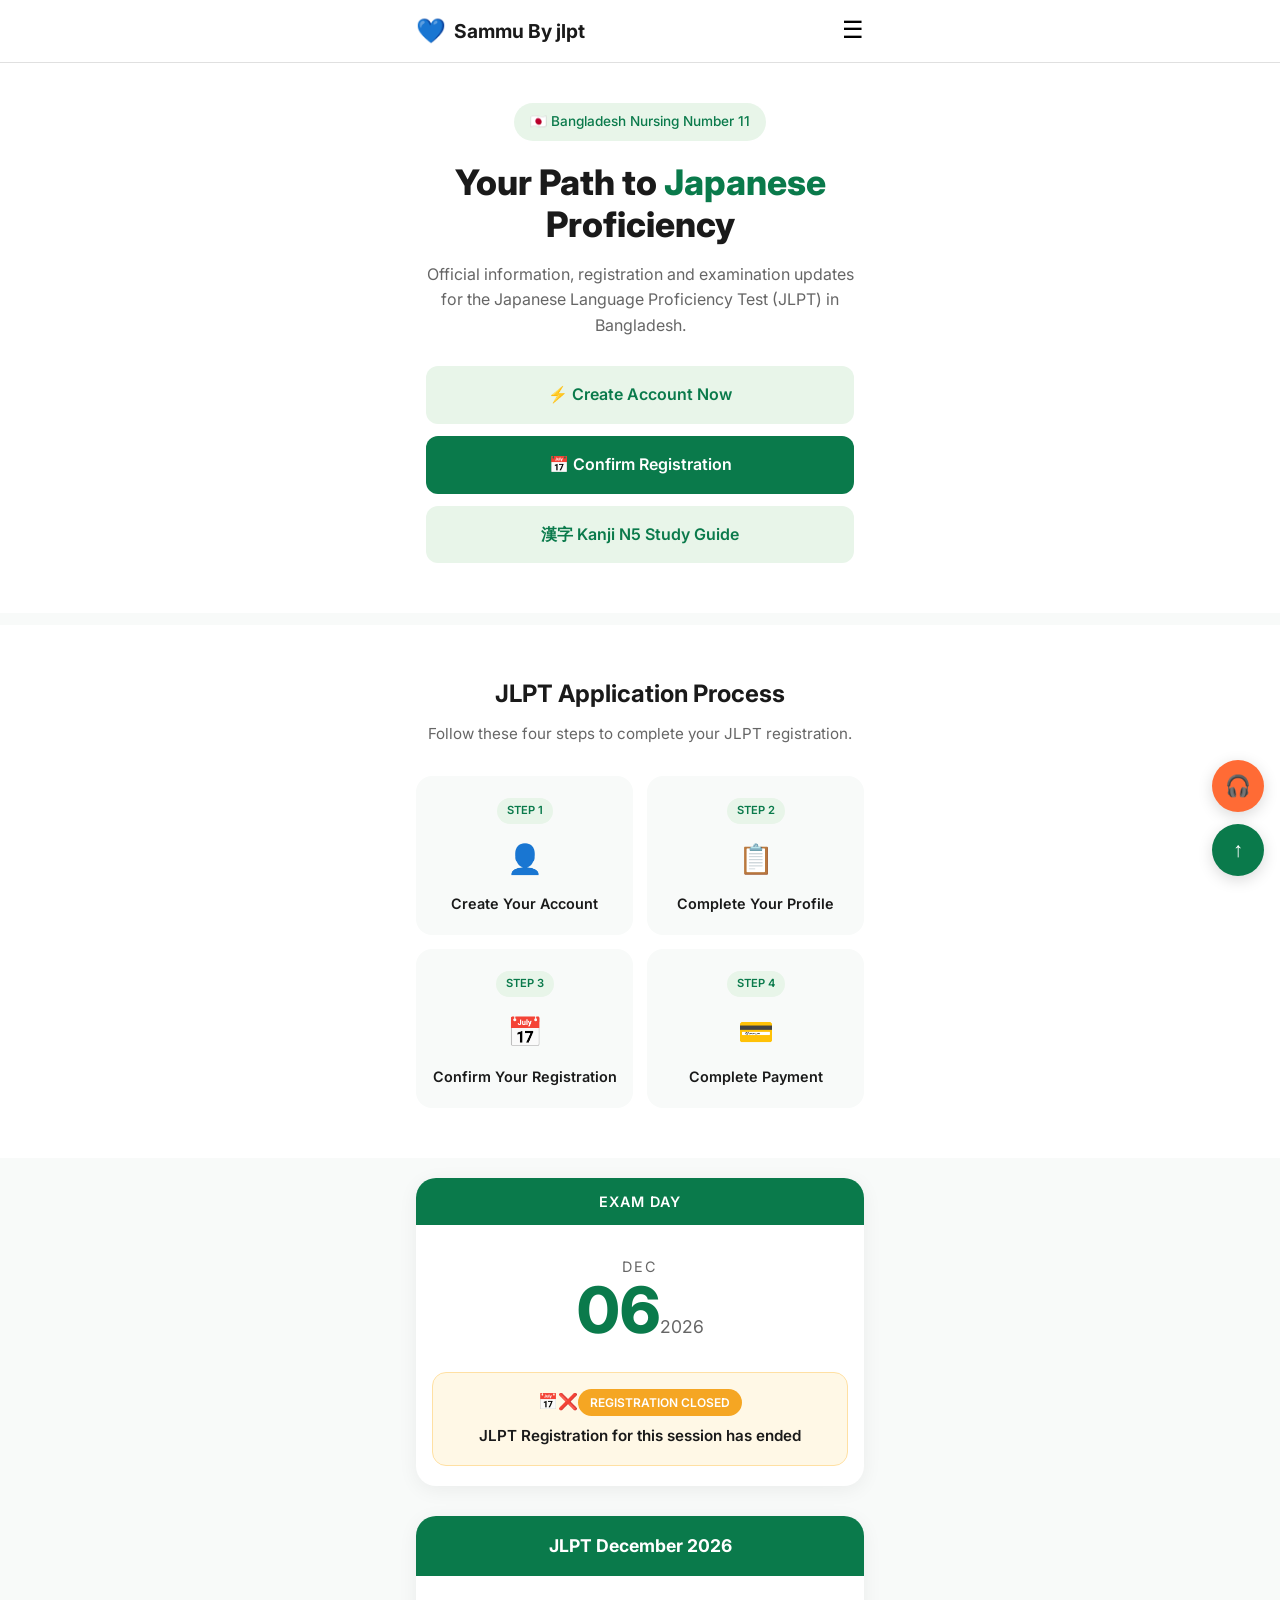
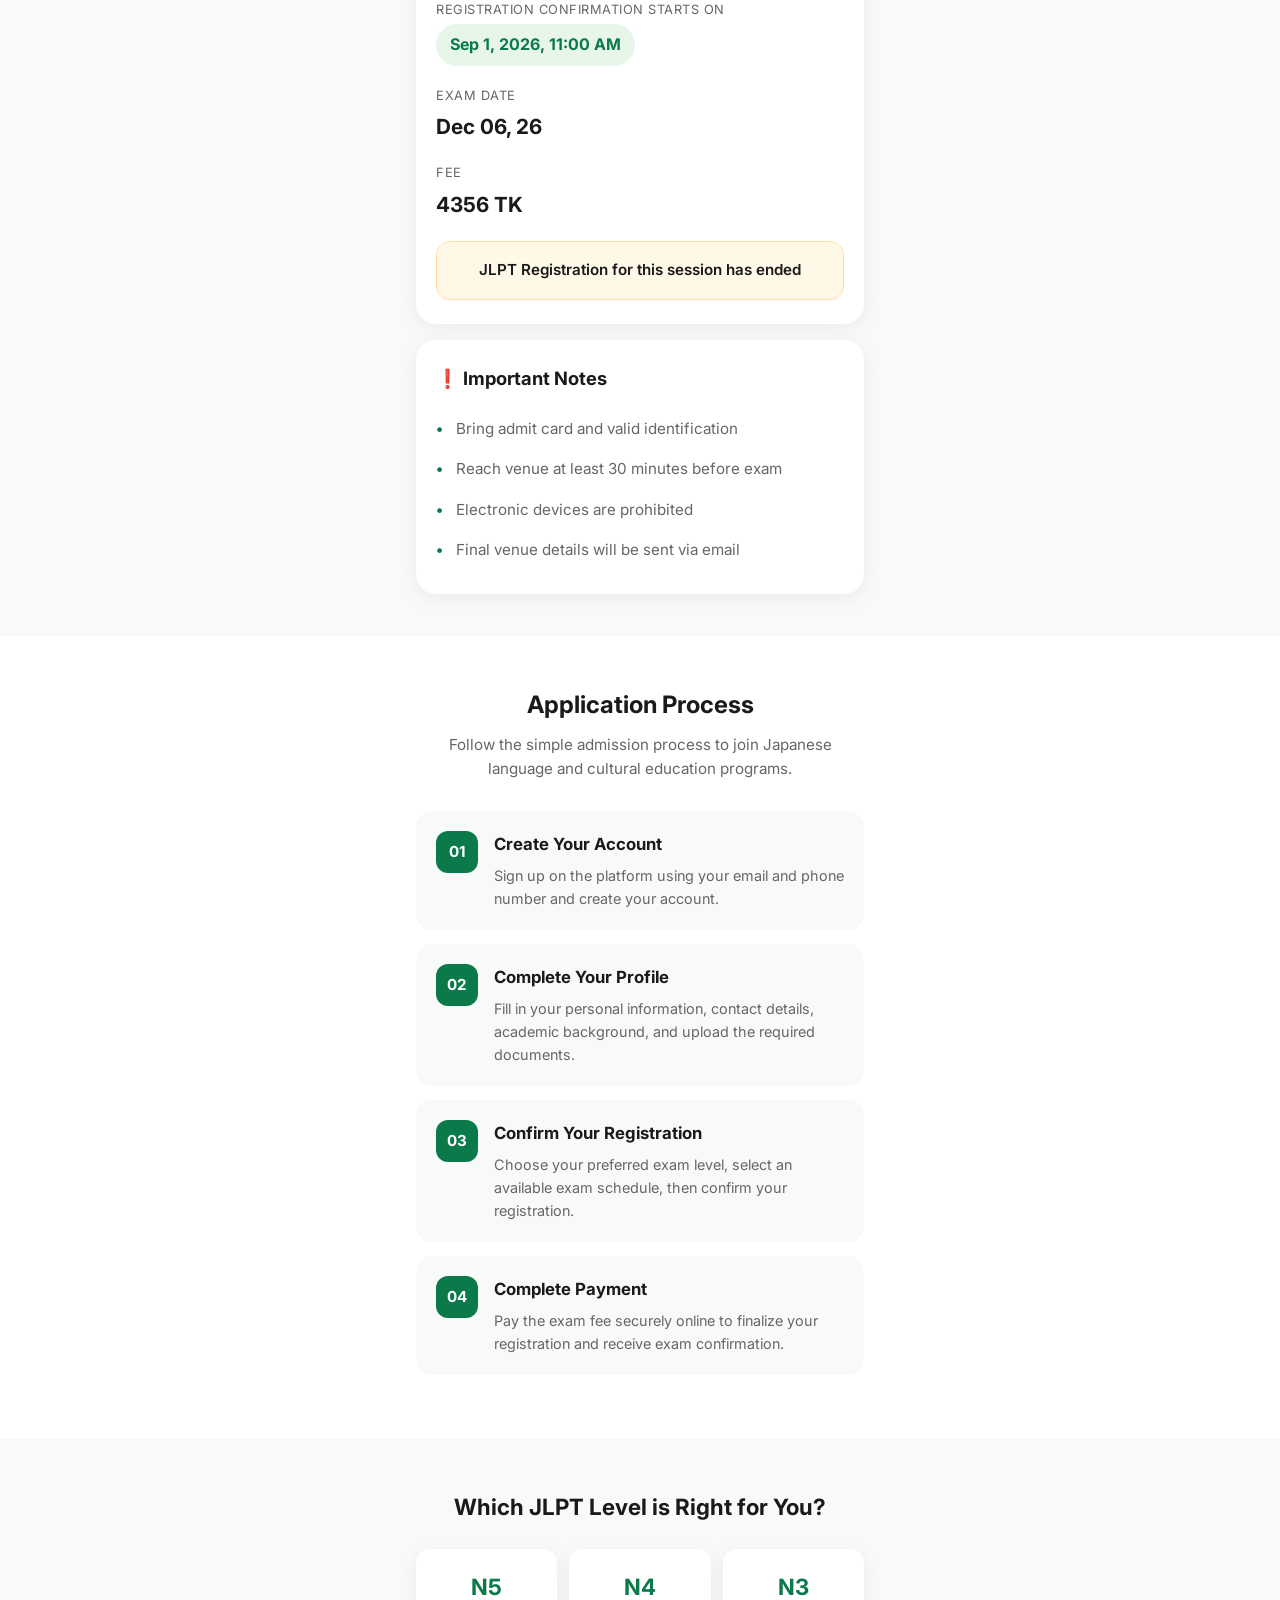
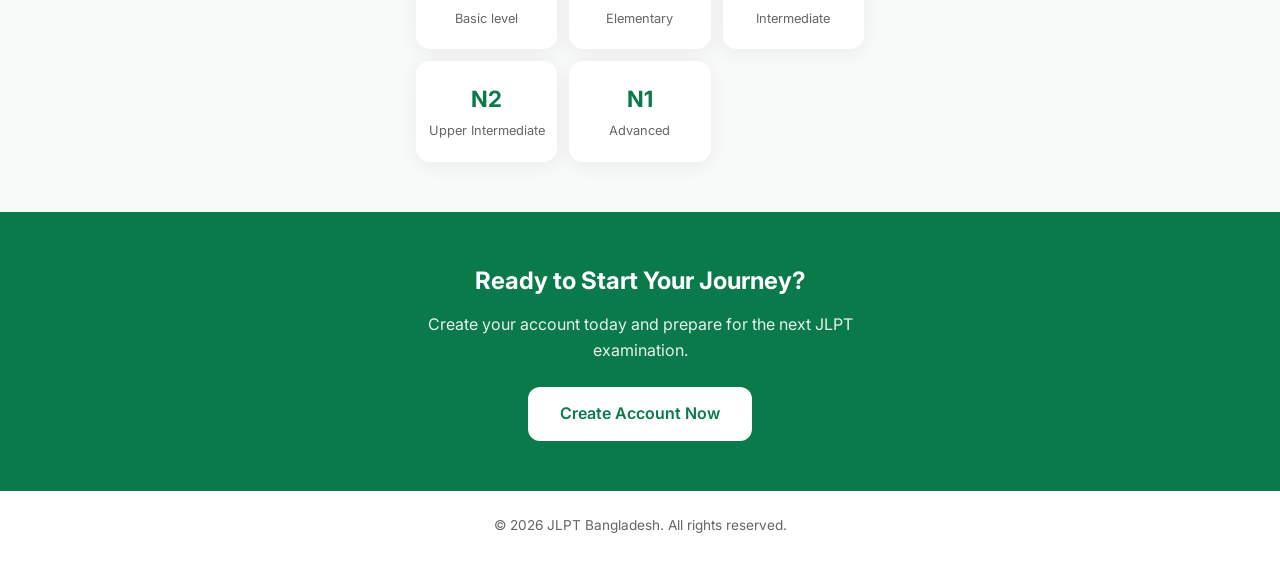
==== commit 580ae8f9: "Update index.html" ====
--- a/index.html
+++ b/index.html
@@ -24,7 +24,7 @@
     <!-- Hero -->
     <section class="hero">
         <div class="container">
-            <div class="badge">🇯🇵 Official JLPT Test in Bangladesh
+            <div class="badge">🇯🇵 Bangladesh
             Nursing Number 11 </div>
             <h1>Your Path to <span>Japanese</span> Proficiency</h1>
             <p class="hero-desc">
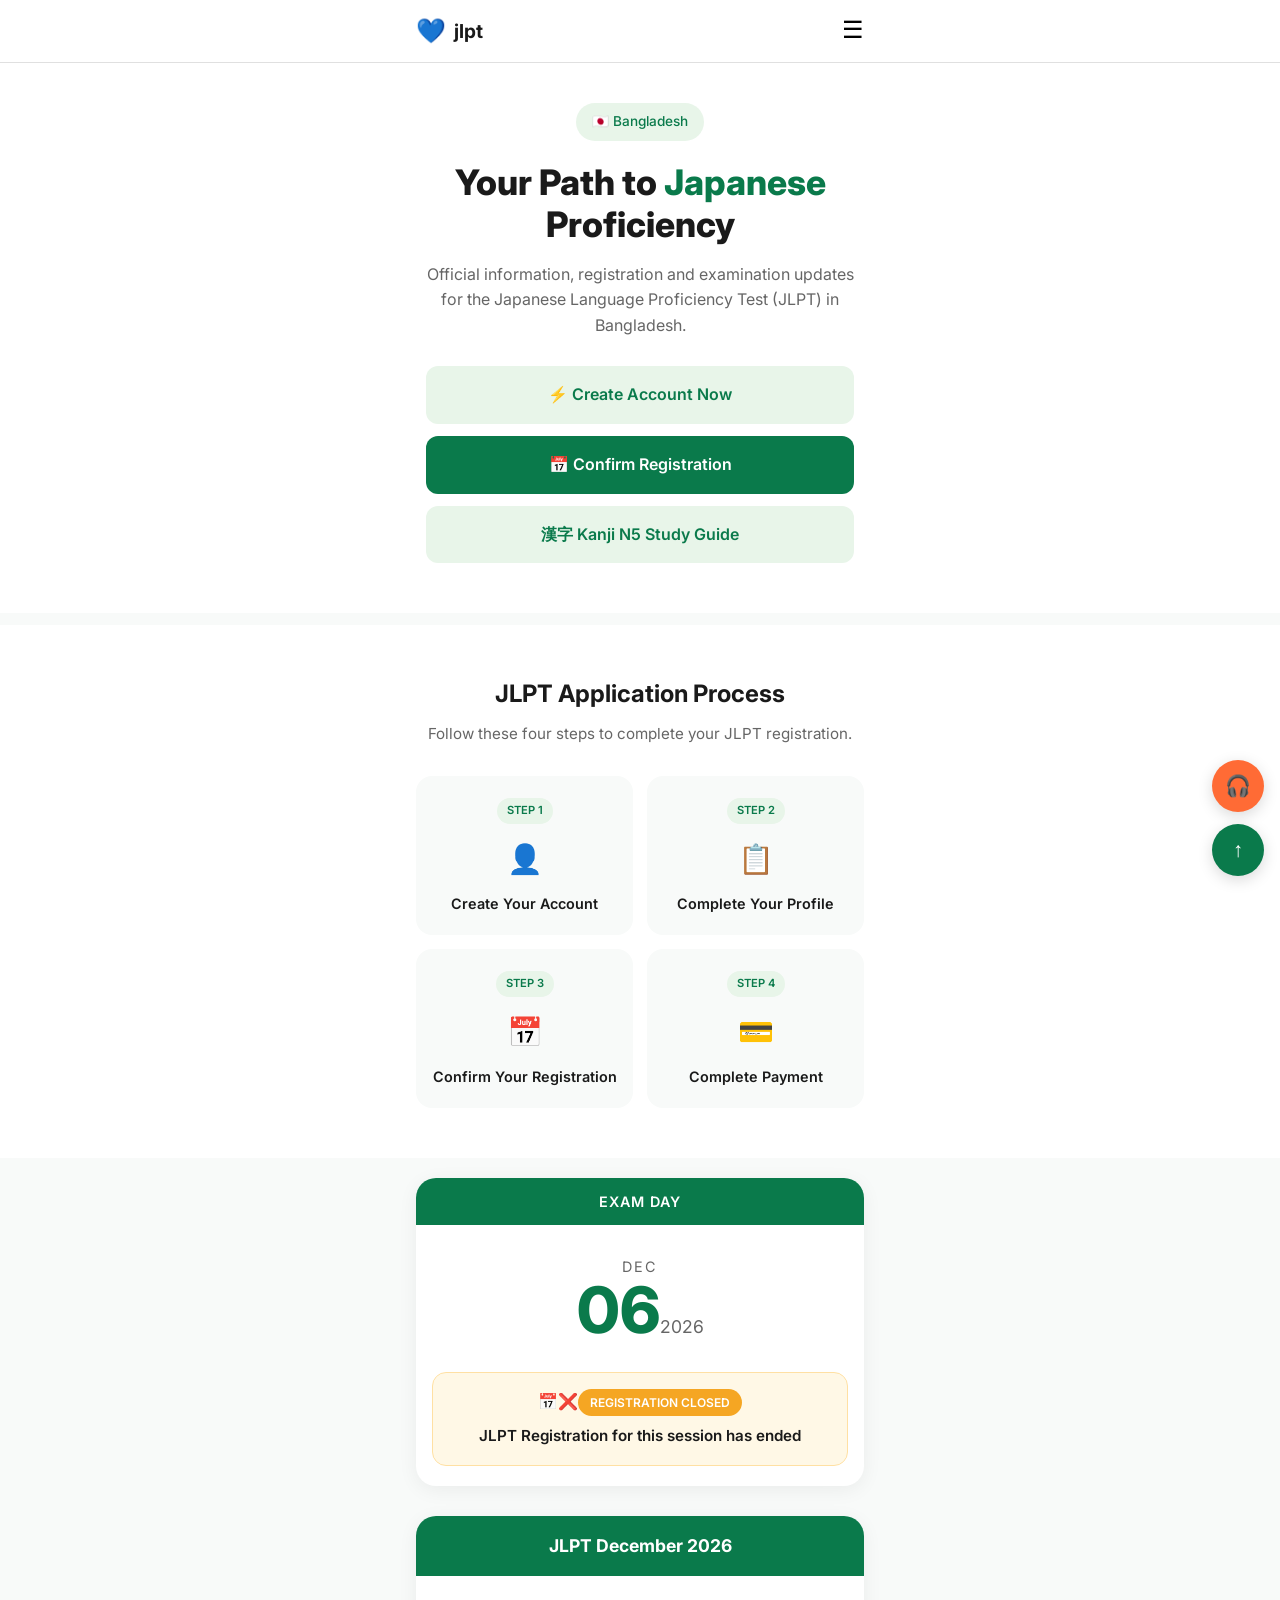
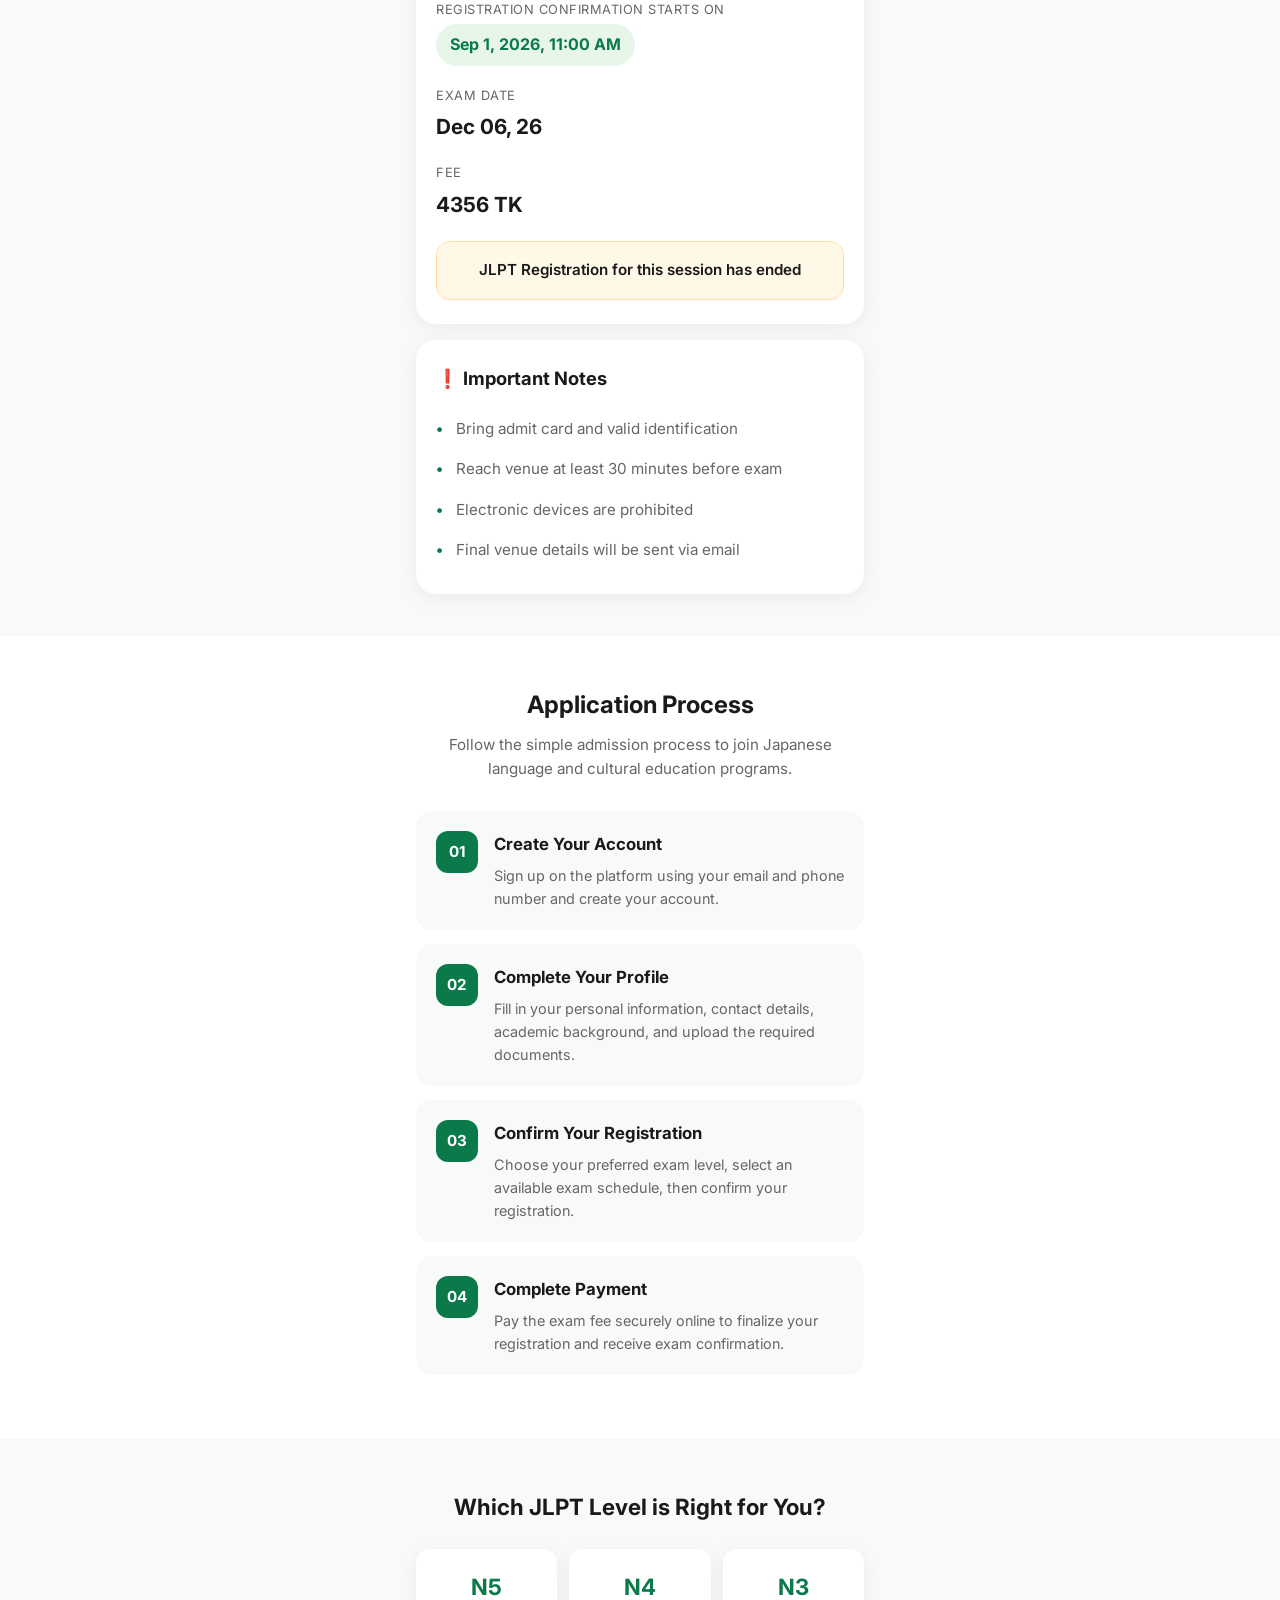
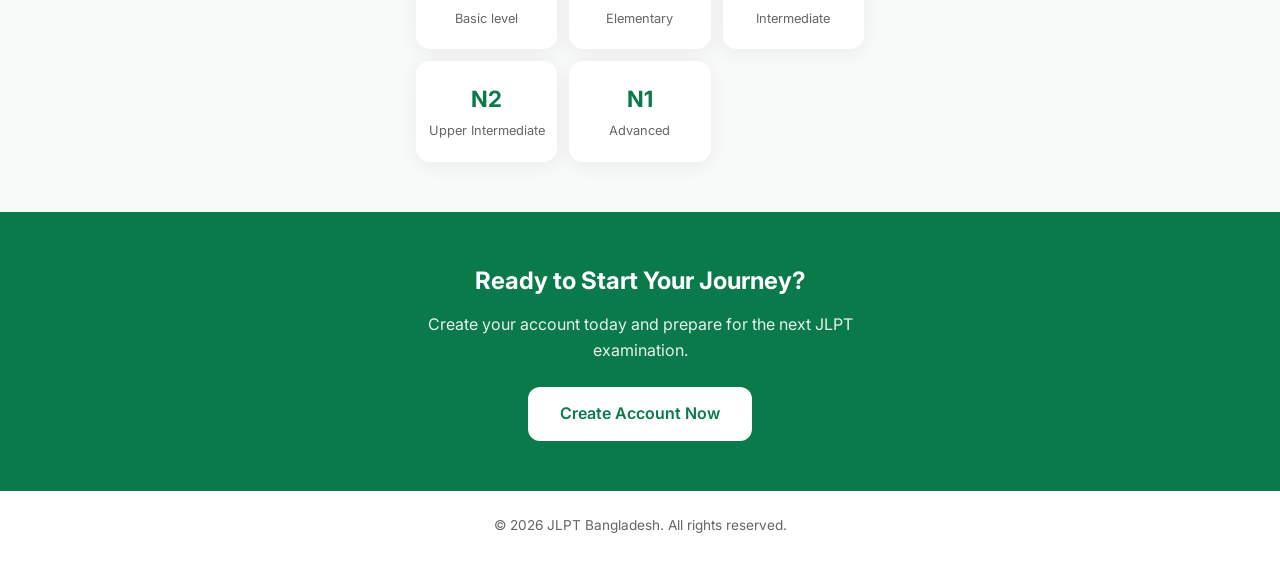
==== commit 163403a1: "Update index.html" ====
--- a/index.html
+++ b/index.html
@@ -13,7 +13,7 @@
         <div class="container">
             <div class="logo">
                 <div class="logo-icon">💙</div>
-                <span>Sammu By jlpt</span>
+                <span>jlpt</span>
             </div>
             <div class="header-right">
                 <button class="menu-btn" id="menuBtn">☰</button>
@@ -25,7 +25,7 @@
     <section class="hero">
         <div class="container">
             <div class="badge">🇯🇵 Bangladesh
-            Nursing Number 11 </div>
+             </div>
             <h1>Your Path to <span>Japanese</span> Proficiency</h1>
             <p class="hero-desc">
                 Official information, registration and examination updates for the Japanese Language Proficiency Test (JLPT) in Bangladesh.
